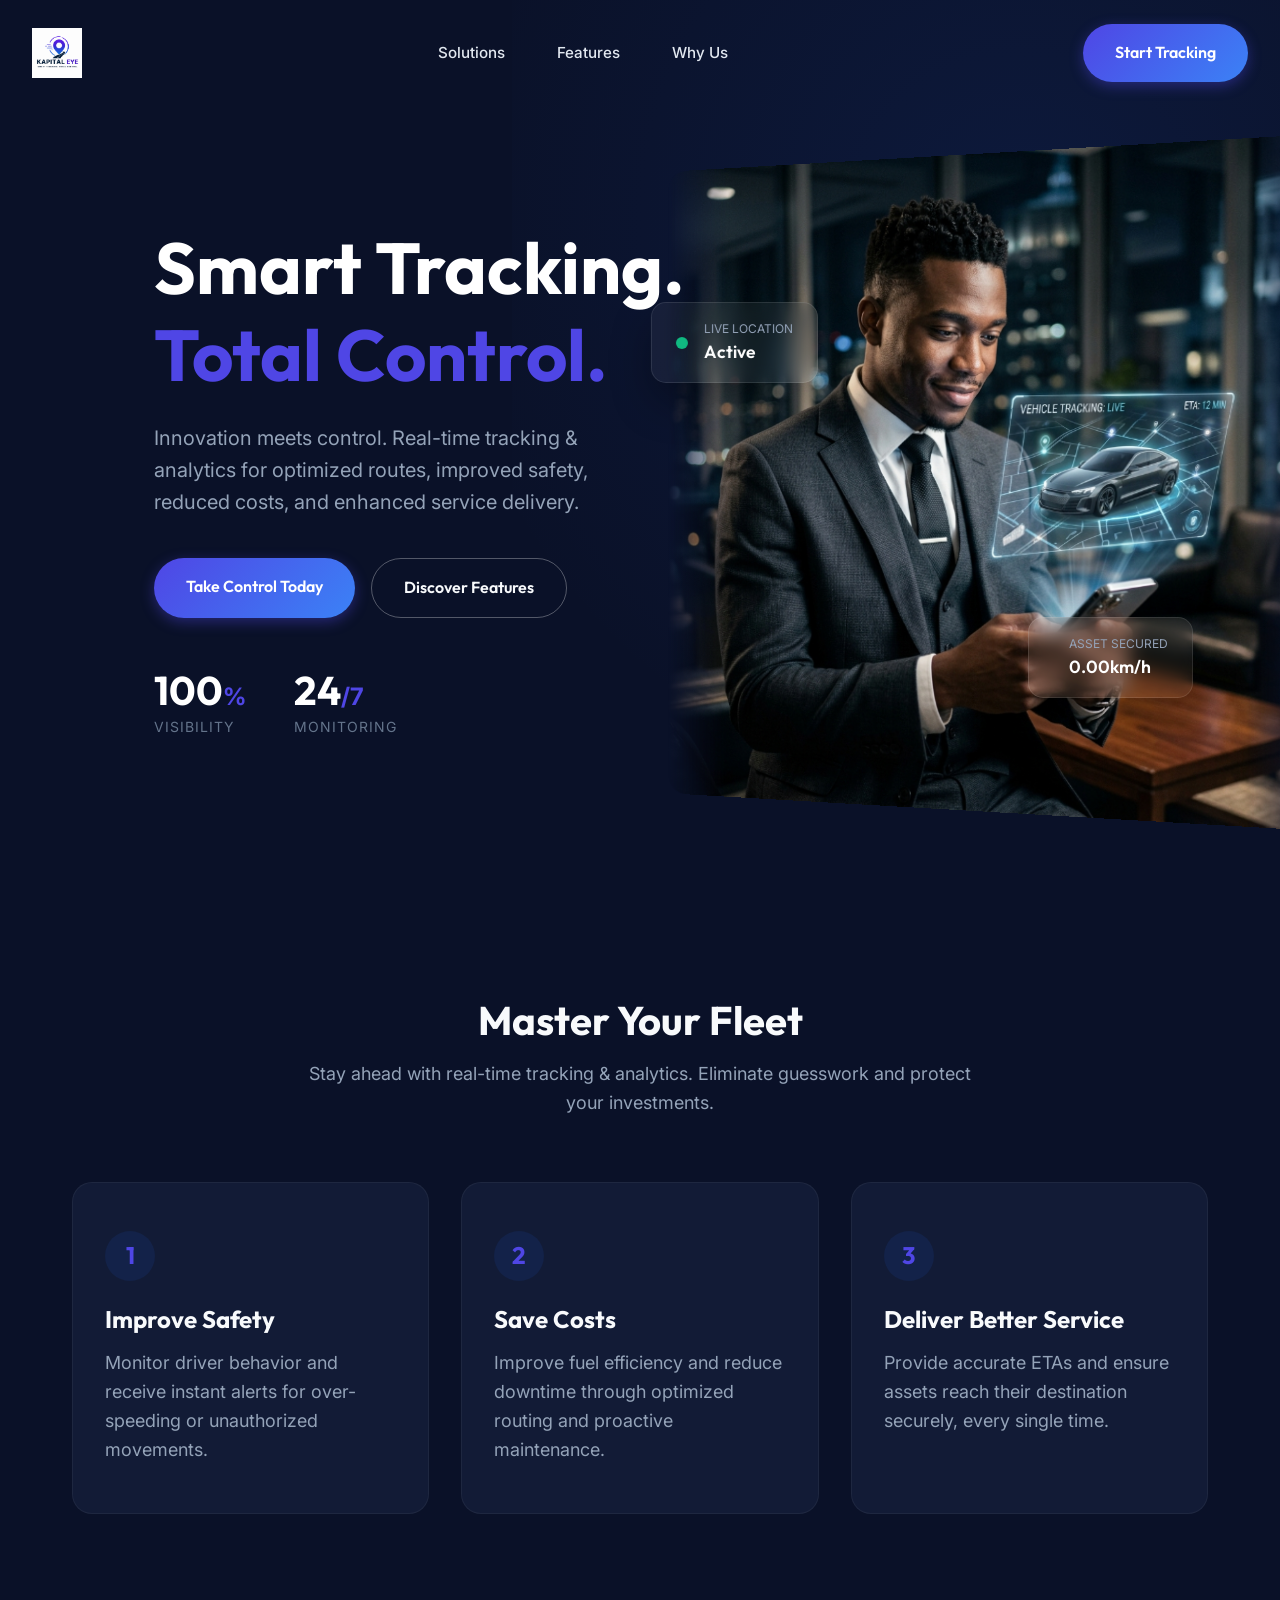
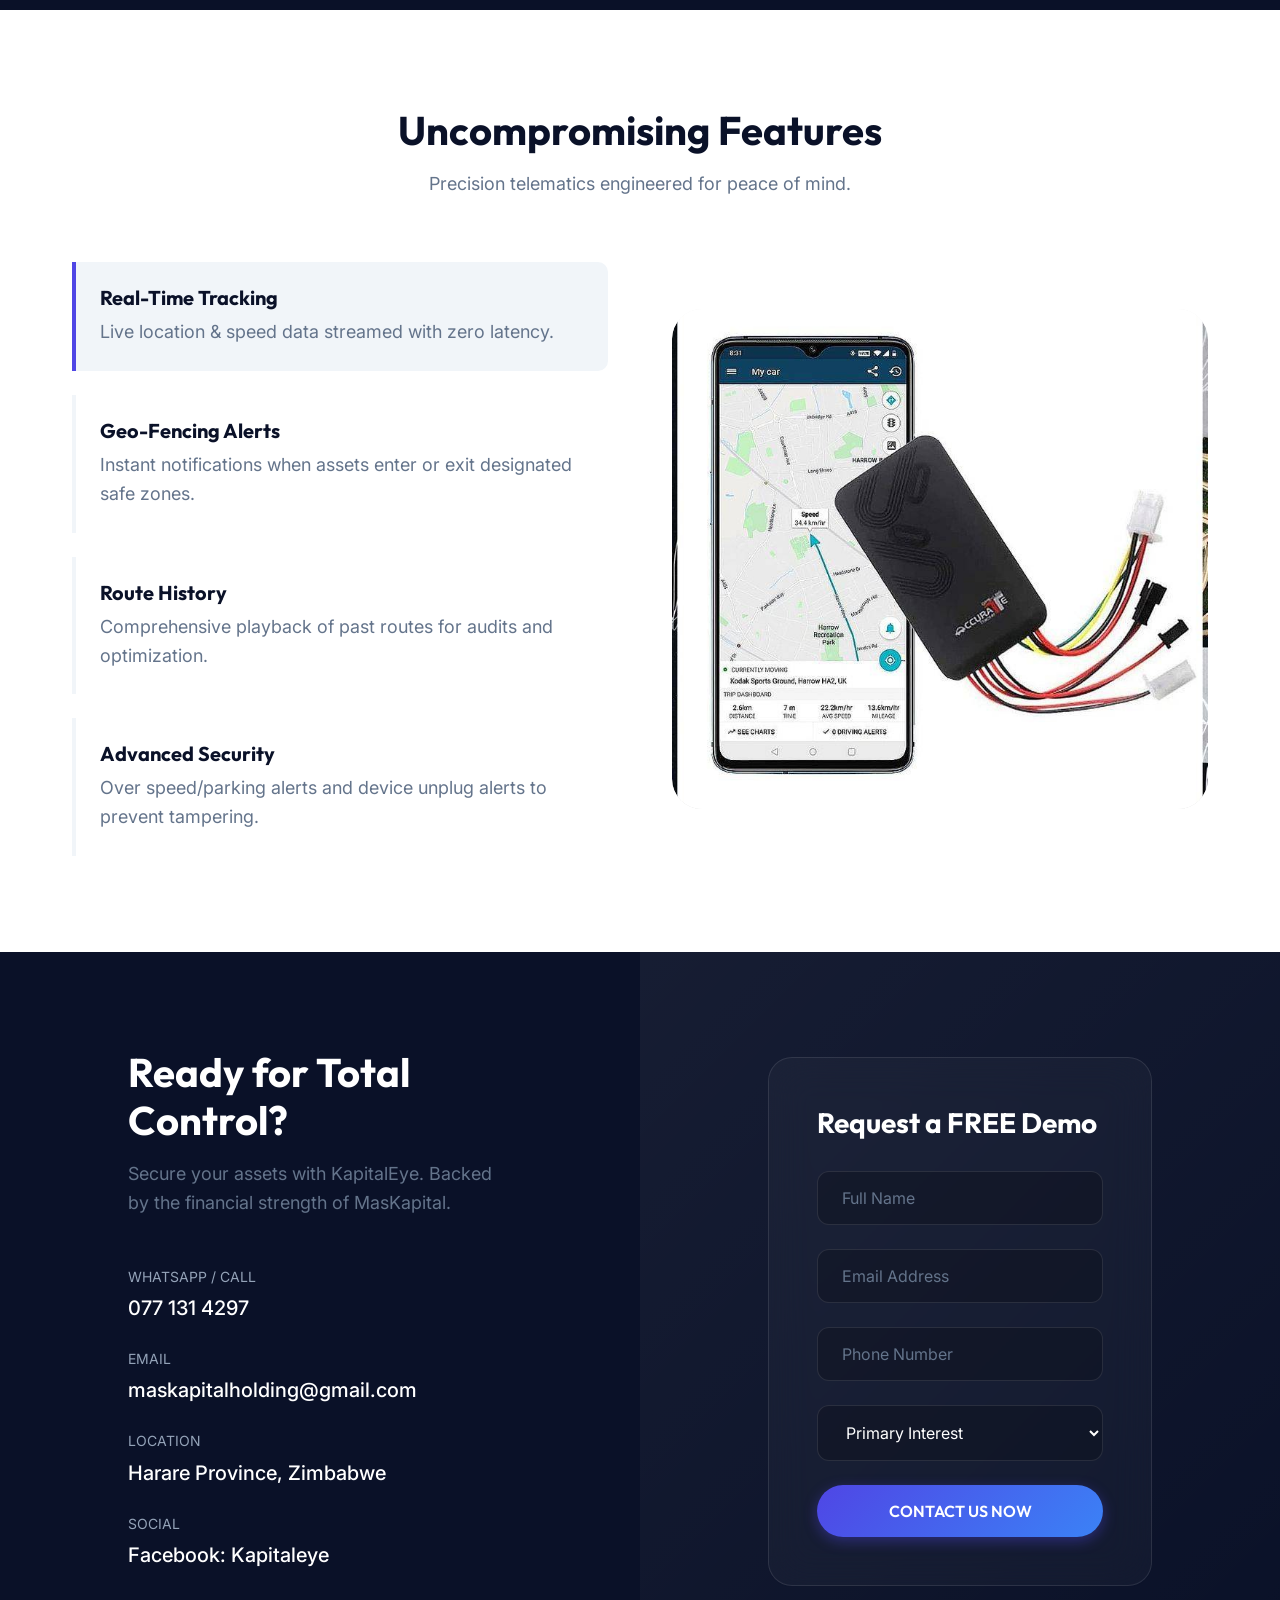
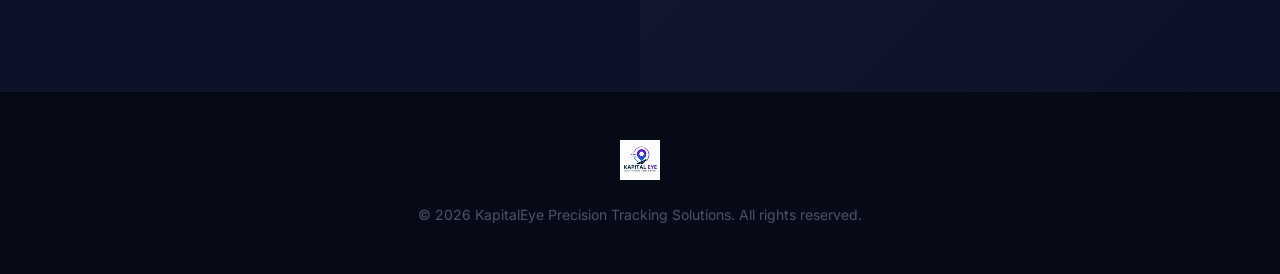
==== index.html @ 324df63c "Update design with logo colors, add logo to navbar, and move files to root for Vercel deployment" ====
<!DOCTYPE html>
<html lang="en">
<head>
    <meta charset="UTF-8">
    <meta name="viewport" content="width=device-width, initial-scale=1.0">
    <title>KapitalEye | Precision Tracking Solutions</title>
    <meta name="description" content="Advanced GPS tracking for fleet, assets, and security. Powered by MasKapital.">
    <link rel="preconnect" href="https://fonts.googleapis.com">
    <link rel="preconnect" href="https://fonts.gstatic.com" crossorigin>
    <link href="https://fonts.googleapis.com/css2?family=Inter:wght@300;400;600;800&family=Outfit:wght@300;500;700;900&display=swap" rel="stylesheet">
    <link rel="stylesheet" href="css/styles.css">
</head>
<body>
    <!-- Navbar -->
    <nav class="navbar">
        <div class="nav-container">
            <div class="logo">
                <img src="images/logo.png" alt="KapitalEye Logo" style="height: 50px; width: auto;">
            </div>
            <div class="nav-links">
                <a href="#solutions">Solutions</a>
                <a href="#features">Features</a>
                <a href="#about">Why Us</a>
            </div>
            <a href="#contact" class="btn btn-primary nav-cta">Start Tracking</a>
        </div>
    </nav>

    <!-- Hero Section -->
    <header class="hero">
        <div class="hero-content">
            <h1 class="hero-title">
                <span class="title-line slide-up">Smart Tracking.</span>
                <span class="title-line slide-up delay-1">Total Control.</span>
            </h1>
            <p class="hero-subtitle slide-up delay-2">Innovation meets control. Real-time tracking & analytics for optimized routes, improved safety, reduced costs, and enhanced service delivery.</p>
            <div class="hero-ctas slide-up delay-3">
                <a href="#contact" class="btn btn-primary">Take Control Today</a>
                <a href="#features" class="btn btn-secondary">Discover Features</a>
            </div>
            <div class="stats-grid slide-up delay-4">
                <div class="stat-item">
                    <h3 class="counter" data-target="100">0</h3><span>%</span>
                    <p>Visibility</p>
                </div>
                <div class="stat-item">
                    <h3 class="counter" data-target="24">0</h3><span>/7</span>
                    <p>Monitoring</p>
                </div>
            </div>
        </div>
        <div class="hero-visual fade-in delay-2">
            <img src="images/hero.png" alt="Person tracking vehicle on phone" class="hero-image parallax-img">
            <div class="glass-overlay stat-overlay-1">
                <div class="pulse-dot"></div>
                <div class="overlay-text">
                    <span class="label">Live Location</span>
                    <span class="value">Active</span>
                </div>
            </div>
            <div class="glass-overlay stat-overlay-2">
                <i class="icon-shield"></i>
                <div class="overlay-text">
                    <span class="label">Asset Secured</span>
                    <span class="value">0.00km/h</span>
                </div>
            </div>
        </div>
    </header>

    <!-- Benefits Section -->
    <section id="solutions" class="section dark-section benefits">
        <div class="container">
            <div class="section-header reveal">
                <h2>Master Your Fleet</h2>
                <p>Stay ahead with real-time tracking & analytics. Eliminate guesswork and protect your investments.</p>
            </div>
            <div class="benefits-grid">
                <div class="benefit-card reveal">
                    <div class="card-icon">1</div>
                    <h3>Improve Safety</h3>
                    <p>Monitor driver behavior and receive instant alerts for over-speeding or unauthorized movements.</p>
                </div>
                <div class="benefit-card reveal delay-1">
                    <div class="card-icon">2</div>
                    <h3>Save Costs</h3>
                    <p>Improve fuel efficiency and reduce downtime through optimized routing and proactive maintenance.</p>
                </div>
                <div class="benefit-card reveal delay-2">
                    <div class="card-icon">3</div>
                    <h3>Deliver Better Service</h3>
                    <p>Provide accurate ETAs and ensure assets reach their destination securely, every single time.</p>
                </div>
            </div>
        </div>
    </section>

    <!-- Features Section (Interactive) -->
    <section id="features" class="section light-section features">
        <div class="container">
            <div class="section-header reveal">
                <h2>Uncompromising Features</h2>
                <p>Precision telematics engineered for peace of mind.</p>
            </div>
            
            <div class="features-split">
                <div class="features-list reveal">
                    <div class="feature-item active" data-feature="realtime">
                        <h4>Real-Time Tracking</h4>
                        <p>Live location & speed data streamed with zero latency.</p>
                    </div>
                    <div class="feature-item" data-feature="geofence">
                        <h4>Geo-Fencing Alerts</h4>
                        <p>Instant notifications when assets enter or exit designated safe zones.</p>
                    </div>
                    <div class="feature-item" data-feature="history">
                        <h4>Route History</h4>
                        <p>Comprehensive playback of past routes for audits and optimization.</p>
                    </div>
                    <div class="feature-item" data-feature="security">
                        <h4>Advanced Security</h4>
                        <p>Over speed/parking alerts and device unplug alerts to prevent tampering.</p>
                    </div>
                </div>
                <div class="feature-visual reveal delay-1" style="background: transparent; box-shadow: none;">
                    <img src="images/tracker.jpg" alt="Tracking Dashboard" style="width: 100%; height: 100%; object-fit: cover; border-radius: 30px; box-shadow: 0 20px 50px rgba(0,0,0,0.3);">
                </div>
            </div>
        </div>
    </section>

    <!-- CTA / Contact Section -->
    <section id="contact" class="section split-section contact">
        <div class="contact-content reveal">
            <h2>Ready for Total Control?</h2>
            <p>Secure your assets with KapitalEye. Backed by the financial strength of MasKapital.</p>
            
            <div class="contact-info">
                <div class="info-item">
                    <span class="info-label">WhatsApp / Call</span>
                    <span class="info-value">077 131 4297</span>
                </div>
                <div class="info-item">
                    <span class="info-label">Email</span>
                    <span class="info-value">maskapitalholding@gmail.com</span>
                </div>
                <div class="info-item">
                    <span class="info-label">Location</span>
                    <span class="info-value">Harare Province, Zimbabwe</span>
                </div>
                <div class="info-item">
                    <span class="info-label">Social</span>
                    <span class="info-value">Facebook: Kapitaleye</span>
                </div>
            </div>
        </div>
        <div class="contact-form-container reveal delay-1">
            <form class="glass-form">
                <h3>Request a FREE Demo</h3>
                <div class="form-group">
                    <input type="text" id="name" placeholder="Full Name" required>
                </div>
                <div class="form-group">
                    <input type="email" id="email" placeholder="Email Address" required>
                </div>
                <div class="form-group">
                    <input type="tel" id="phone" placeholder="Phone Number" required>
                </div>
                <div class="form-group">
                    <select id="interest">
                        <option value="">Primary Interest</option>
                        <option value="fleet">Fleet Management</option>
                        <option value="personal">Personal Asset Tracking</option>
                        <option value="security">Security Tracking</option>
                    </select>
                </div>
                <button type="submit" class="btn btn-primary btn-block">CONTACT US NOW</button>
            </form>
        </div>
    </section>

    <!-- Footer -->
    <footer>
        <div class="container footer-content">
            <div class="footer-brand">
                <img src="images/logo.png" alt="KapitalEye Logo" style="height: 40px; margin-bottom: 1rem;">
            </div>
            <div class="footer-legal">
                <p>&copy; 2026 KapitalEye Precision Tracking Solutions. All rights reserved.</p>
            </div>
        </div>
    </footer>

    <script src="js/script.js"></script>
</body>
</html>
---- css/styles.css ----
:root {
    --bg-light: #ffffff;
    --bg-dark: #0a1128; /* Deep navy matching the logo road */
    --text-light: #f8fafc;
    --text-dark: #0a1128;
    --text-muted: #64748b;
    
    /* Branding Colors derived from logo */
    --primary: #4f46e5; /* Indigo/Purple from the top of the logo */
    --primary-light: #3b82f6; /* Blue from the bottom of the logo */
    --primary-glow: rgba(79, 70, 229, 0.4);
    --accent: #8b5cf6; /* Violet accent */
    --success: #10b981;
    --surface-dark: #121b36;
    --surface-light: #f1f5f9;
    
    --font-heading: 'Outfit', sans-serif;
    --font-body: 'Inter', sans-serif;
}

* {
    margin: 0;
    padding: 0;
    box-sizing: border-box;
}

html {
    scroll-behavior: smooth;
    font-size: 16px;
}

body {
    font-family: var(--font-body);
    color: var(--text-dark);
    background-color: var(--bg-light);
    line-height: 1.6;
    overflow-x: hidden;
}

/* Typography */
h1, h2, h3, h4 {
    font-family: var(--font-heading);
    font-weight: 700;
    line-height: 1.2;
}

h2 {
    font-size: 2.5rem;
    margin-bottom: 1rem;
}

p {
    font-size: 1.125rem;
    color: var(--text-muted);
}

/* Utilities */
.container {
    max-width: 1200px;
    margin: 0 auto;
    padding: 0 2rem;
}

.section {
    padding: 6rem 0;
}

.dark-section {
    background-color: var(--bg-dark);
    color: var(--text-light);
}

.dark-section p {
    color: #94a3b8;
}

.light-section {
    background-color: var(--bg-light);
}

.reveal {
    opacity: 0;
    transform: translateY(40px);
    transition: all 0.8s cubic-bezier(0.25, 1, 0.5, 1);
}

.reveal.active {
    opacity: 1;
    transform: translateY(0);
}

.delay-1 { transition-delay: 0.1s; }
.delay-2 { transition-delay: 0.2s; }
.delay-3 { transition-delay: 0.3s; }
.delay-4 { transition-delay: 0.4s; }

/* Buttons */
.btn {
    display: inline-block;
    padding: 1rem 2rem;
    border-radius: 50px;
    font-family: var(--font-heading);
    font-weight: 600;
    text-decoration: none;
    transition: all 0.3s ease;
    cursor: pointer;
    border: none;
    font-size: 1rem;
}

.btn-primary {
    background: linear-gradient(135deg, var(--primary), var(--primary-light));
    color: white;
    box-shadow: 0 4px 14px var(--primary-glow);
}

.btn-primary:hover {
    transform: translateY(-2px);
    box-shadow: 0 6px 20px rgba(37, 99, 235, 0.6);
}

.btn-secondary {
    background-color: transparent;
    color: var(--text-light);
    border: 1px solid rgba(255, 255, 255, 0.3);
}

.btn-secondary:hover {
    background-color: rgba(255, 255, 255, 0.1);
    border-color: white;
}

.btn-block {
    display: block;
    width: 100%;
}

/* Navbar */
.navbar {
    position: fixed;
    top: 0;
    width: 100%;
    z-index: 1000;
    padding: 1.5rem 0;
    transition: all 0.4s ease;
    background: transparent;
}

.navbar.scrolled {
    background: rgba(10, 14, 23, 0.85);
    backdrop-filter: blur(12px);
    -webkit-backdrop-filter: blur(12px);
    padding: 1rem 0;
    border-bottom: 1px solid rgba(255, 255, 255, 0.05);
}

.nav-container {
    max-width: 1400px;
    margin: 0 auto;
    padding: 0 2rem;
    display: flex;
    justify-content: space-between;
    align-items: center;
}

.logo {
    display: flex;
    flex-direction: column;
}

.logo-kapital {
    font-family: var(--font-heading);
    font-weight: 800;
    font-size: 1.5rem;
    color: white;
}

.logo-eye {
    color: var(--primary);
    font-family: var(--font-heading);
    font-weight: 800;
    font-size: 1.5rem;
}

.powered-by {
    font-size: 0.65rem;
    color: #94a3b8;
    text-transform: uppercase;
    letter-spacing: 1px;
}

.nav-links a {
    color: #e2e8f0;
    text-decoration: none;
    margin: 0 1.5rem;
    font-weight: 500;
    font-size: 0.95rem;
    transition: color 0.3s;
}

.nav-links a:hover {
    color: white;
}

/* Hero Section */
.hero {
    min-height: 100vh;
    background-color: var(--bg-dark);
    display: flex;
    align-items: center;
    position: relative;
    overflow: hidden;
    padding: 6rem 2rem 2rem;
}

.hero::before {
    content: '';
    position: absolute;
    top: -50%;
    right: -20%;
    width: 80%;
    height: 150%;
    background: radial-gradient(circle, rgba(37,99,235,0.1) 0%, rgba(10,14,23,0) 70%);
    pointer-events: none;
}

.hero-content {
    flex: 1;
    max-width: 600px;
    margin-left: 10%;
    z-index: 2;
}

.hero-title {
    font-size: 4.5rem;
    color: white;
    margin-bottom: 1.5rem;
}

.title-line {
    display: block;
}

.title-line:nth-child(2) {
    color: var(--primary);
}

.hero-subtitle {
    color: #94a3b8;
    font-size: 1.25rem;
    margin-bottom: 2.5rem;
    max-width: 500px;
}

.hero-ctas {
    display: flex;
    gap: 1rem;
    margin-bottom: 3rem;
}

.stats-grid {
    display: flex;
    gap: 3rem;
}

.stat-item h3 {
    display: inline-block;
    font-size: 2.5rem;
    color: white;
}

.stat-item span {
    font-size: 1.5rem;
    color: var(--primary);
    font-weight: bold;
}

.stat-item p {
    font-size: 0.875rem;
    text-transform: uppercase;
    letter-spacing: 1px;
}

.hero-visual {
    flex: 1;
    position: relative;
    height: 80vh;
    display: flex;
    justify-content: center;
    align-items: center;
    z-index: 1;
}

.hero-image {
    max-width: 120%;
    height: auto;
    border-radius: 20px;
    mask-image: linear-gradient(to right, transparent, black 10%, black 90%, transparent);
    -webkit-mask-image: linear-gradient(to right, transparent, black 10%, black 90%, transparent);
    transform: perspective(1000px) rotateY(-10deg);
    transition: transform 0.1s ease-out;
}

.glass-overlay {
    position: absolute;
    background: rgba(255, 255, 255, 0.05);
    backdrop-filter: blur(10px);
    -webkit-backdrop-filter: blur(10px);
    border: 1px solid rgba(255, 255, 255, 0.1);
    padding: 1rem 1.5rem;
    border-radius: 15px;
    display: flex;
    align-items: center;
    gap: 1rem;
    box-shadow: 0 20px 40px rgba(0,0,0,0.3);
}

.stat-overlay-1 {
    top: 25%;
    left: 0;
    transform: translateX(-30%);
}

.stat-overlay-2 {
    bottom: 20%;
    right: 10%;
}

.pulse-dot {
    width: 12px;
    height: 12px;
    background-color: var(--success);
    border-radius: 50%;
    box-shadow: 0 0 0 0 rgba(16, 185, 129, 0.7);
    animation: pulse 2s infinite;
}

@keyframes pulse {
    0% { transform: scale(0.95); box-shadow: 0 0 0 0 rgba(16, 185, 129, 0.7); }
    70% { transform: scale(1); box-shadow: 0 0 0 10px rgba(16, 185, 129, 0); }
    100% { transform: scale(0.95); box-shadow: 0 0 0 0 rgba(16, 185, 129, 0); }
}

.overlay-text {
    display: flex;
    flex-direction: column;
}

.overlay-text .label {
    font-size: 0.75rem;
    color: #94a3b8;
    text-transform: uppercase;
}

.overlay-text .value {
    color: white;
    font-family: var(--font-heading);
    font-weight: 600;
    font-size: 1.1rem;
}

/* Animations */
.slide-up {
    opacity: 0;
    transform: translateY(30px);
    animation: slideUpAnim 1s forwards cubic-bezier(0.2, 0.8, 0.2, 1);
}

.fade-in {
    opacity: 0;
    animation: fadeInAnim 1.5s forwards ease-in-out;
}

@keyframes slideUpAnim {
    to { opacity: 1; transform: translateY(0); }
}

@keyframes fadeInAnim {
    to { opacity: 1; }
}

/* Benefits Section */
.section-header {
    text-align: center;
    max-width: 700px;
    margin: 0 auto 4rem;
}

.benefits-grid {
    display: grid;
    grid-template-columns: repeat(auto-fit, minmax(300px, 1fr));
    gap: 2rem;
}

.benefit-card {
    background: var(--surface-dark);
    padding: 3rem 2rem;
    border-radius: 20px;
    border: 1px solid rgba(255,255,255,0.05);
    transition: transform 0.4s ease, border-color 0.4s ease;
}

.benefit-card:hover {
    transform: translateY(-10px);
    border-color: rgba(37, 99, 235, 0.3);
}

.card-icon {
    width: 50px;
    height: 50px;
    border-radius: 50%;
    background: rgba(37, 99, 235, 0.1);
    color: var(--primary);
    display: flex;
    align-items: center;
    justify-content: center;
    font-family: var(--font-heading);
    font-size: 1.5rem;
    font-weight: bold;
    margin-bottom: 1.5rem;
}

.benefit-card h3 {
    margin-bottom: 1rem;
    font-size: 1.5rem;
}

/* Features Section */
.features-split {
    display: flex;
    gap: 4rem;
    align-items: center;
}

.features-list {
    flex: 1;
    display: flex;
    flex-direction: column;
    gap: 1.5rem;
}

.feature-item {
    padding: 1.5rem;
    border-left: 4px solid var(--surface-light);
    cursor: pointer;
    transition: all 0.3s ease;
}

.feature-item h4 {
    font-size: 1.25rem;
    margin-bottom: 0.5rem;
    color: var(--text-dark);
}

.feature-item.active {
    border-left-color: var(--primary);
    background: var(--surface-light);
    border-radius: 0 10px 10px 0;
}

.feature-visual {
    flex: 1;
    height: 500px;
    background: var(--bg-dark);
    border-radius: 30px;
    display: flex;
    justify-content: center;
    align-items: center;
    position: relative;
    overflow: hidden;
    box-shadow: 0 20px 50px rgba(0,0,0,0.1);
}

.visual-container {
    position: relative;
    width: 300px;
    height: 300px;
}

.radar-circle {
    position: absolute;
    top: 0; left: 0; right: 0; bottom: 0;
    border: 2px solid rgba(37, 99, 235, 0.2);
    border-radius: 50%;
}

.radar-circle::before {
    content: '';
    position: absolute;
    top: 50%; left: 50%;
    width: 60%; height: 60%;
    transform: translate(-50%, -50%);
    border: 2px solid rgba(37, 99, 235, 0.4);
    border-radius: 50%;
}

.radar-sweep {
    position: absolute;
    top: 50%; left: 50%;
    width: 50%; height: 50%;
    transform-origin: top left;
    background: linear-gradient(45deg, rgba(79, 70, 229, 0.5) 0%, transparent 60%);
    animation: sweep 4s linear infinite;
}

@keyframes sweep {
    from { transform: rotate(0deg); }
    to { transform: rotate(360deg); }
}

.target-blip {
    position: absolute;
    top: 30%; right: 40%;
    width: 8px; height: 8px;
    background: var(--success);
    border-radius: 50%;
    box-shadow: 0 0 10px var(--success);
    animation: blipFade 4s linear infinite;
}

@keyframes blipFade {
    0%, 100% { opacity: 0; }
    20%, 80% { opacity: 1; }
}

/* Contact Section */
.split-section {
    display: flex;
    background-color: var(--bg-dark);
    color: white;
    padding: 0;
}

.contact-content {
    flex: 1;
    padding: 6rem 10%;
    display: flex;
    flex-direction: column;
    justify-content: center;
}

.contact-info {
    margin-top: 3rem;
}

.info-item {
    margin-bottom: 1.5rem;
}

.info-label {
    display: block;
    color: #94a3b8;
    font-size: 0.875rem;
    text-transform: uppercase;
    margin-bottom: 0.25rem;
}

.info-value {
    font-size: 1.25rem;
    font-weight: 500;
}

.contact-form-container {
    flex: 1;
    background: linear-gradient(135deg, rgba(255,255,255,0.05) 0%, transparent 100%);
    padding: 6rem 10%;
    display: flex;
    align-items: center;
}

.glass-form {
    width: 100%;
    max-width: 500px;
    background: rgba(255, 255, 255, 0.03);
    backdrop-filter: blur(20px);
    -webkit-backdrop-filter: blur(20px);
    border: 1px solid rgba(255, 255, 255, 0.1);
    padding: 3rem;
    border-radius: 24px;
}

.glass-form h3 {
    margin-bottom: 2rem;
    font-size: 1.75rem;
}

.form-group {
    margin-bottom: 1.5rem;
}

.glass-form input,
.glass-form select {
    width: 100%;
    padding: 1rem 1.5rem;
    background: rgba(0, 0, 0, 0.2);
    border: 1px solid rgba(255, 255, 255, 0.1);
    border-radius: 12px;
    color: white;
    font-family: var(--font-body);
    font-size: 1rem;
    transition: all 0.3s;
}

.glass-form input::placeholder {
    color: #64748b;
}

.glass-form input:focus,
.glass-form select:focus {
    outline: none;
    border-color: var(--primary);
    background: rgba(0, 0, 0, 0.4);
}

.glass-form select option {
    background: var(--bg-dark);
    color: white;
}

/* Footer */
footer {
    background: #060a17;
    color: white;
    padding: 3rem 0;
    text-align: center;
    border-top: 1px solid rgba(255,255,255,0.05);
}

.footer-brand h2 {
    font-size: 1.5rem;
    margin-bottom: 0.25rem;
}

.footer-brand p {
    font-size: 0.75rem;
    text-transform: uppercase;
    letter-spacing: 2px;
    margin-bottom: 2rem;
}

.footer-legal p {
    font-size: 0.875rem;
    color: #475569;
}

/* Responsive */
@media (max-width: 992px) {
    .hero {
        flex-direction: column;
        text-align: center;
        padding-top: 8rem;
    }
    
    .hero-content {
        margin-left: 0;
    }
    
    .stats-grid {
        justify-content: center;
    }
    
    .hero-ctas {
        justify-content: center;
    }
    
    .features-split {
        flex-direction: column;
    }
    
    .split-section {
        flex-direction: column;
    }
    
    .stat-overlay-1, .stat-overlay-2 {
        display: none; /* Simplify on mobile */
    }
}

@media (max-width: 768px) {
    .nav-links, .nav-cta {
        display: none; /* Need a hamburger menu for real implementation */
    }
    
    .hero-title {
        font-size: 3rem;
    }
    
    .contact-content, .contact-form-container {
        padding: 4rem 2rem;
    }
}
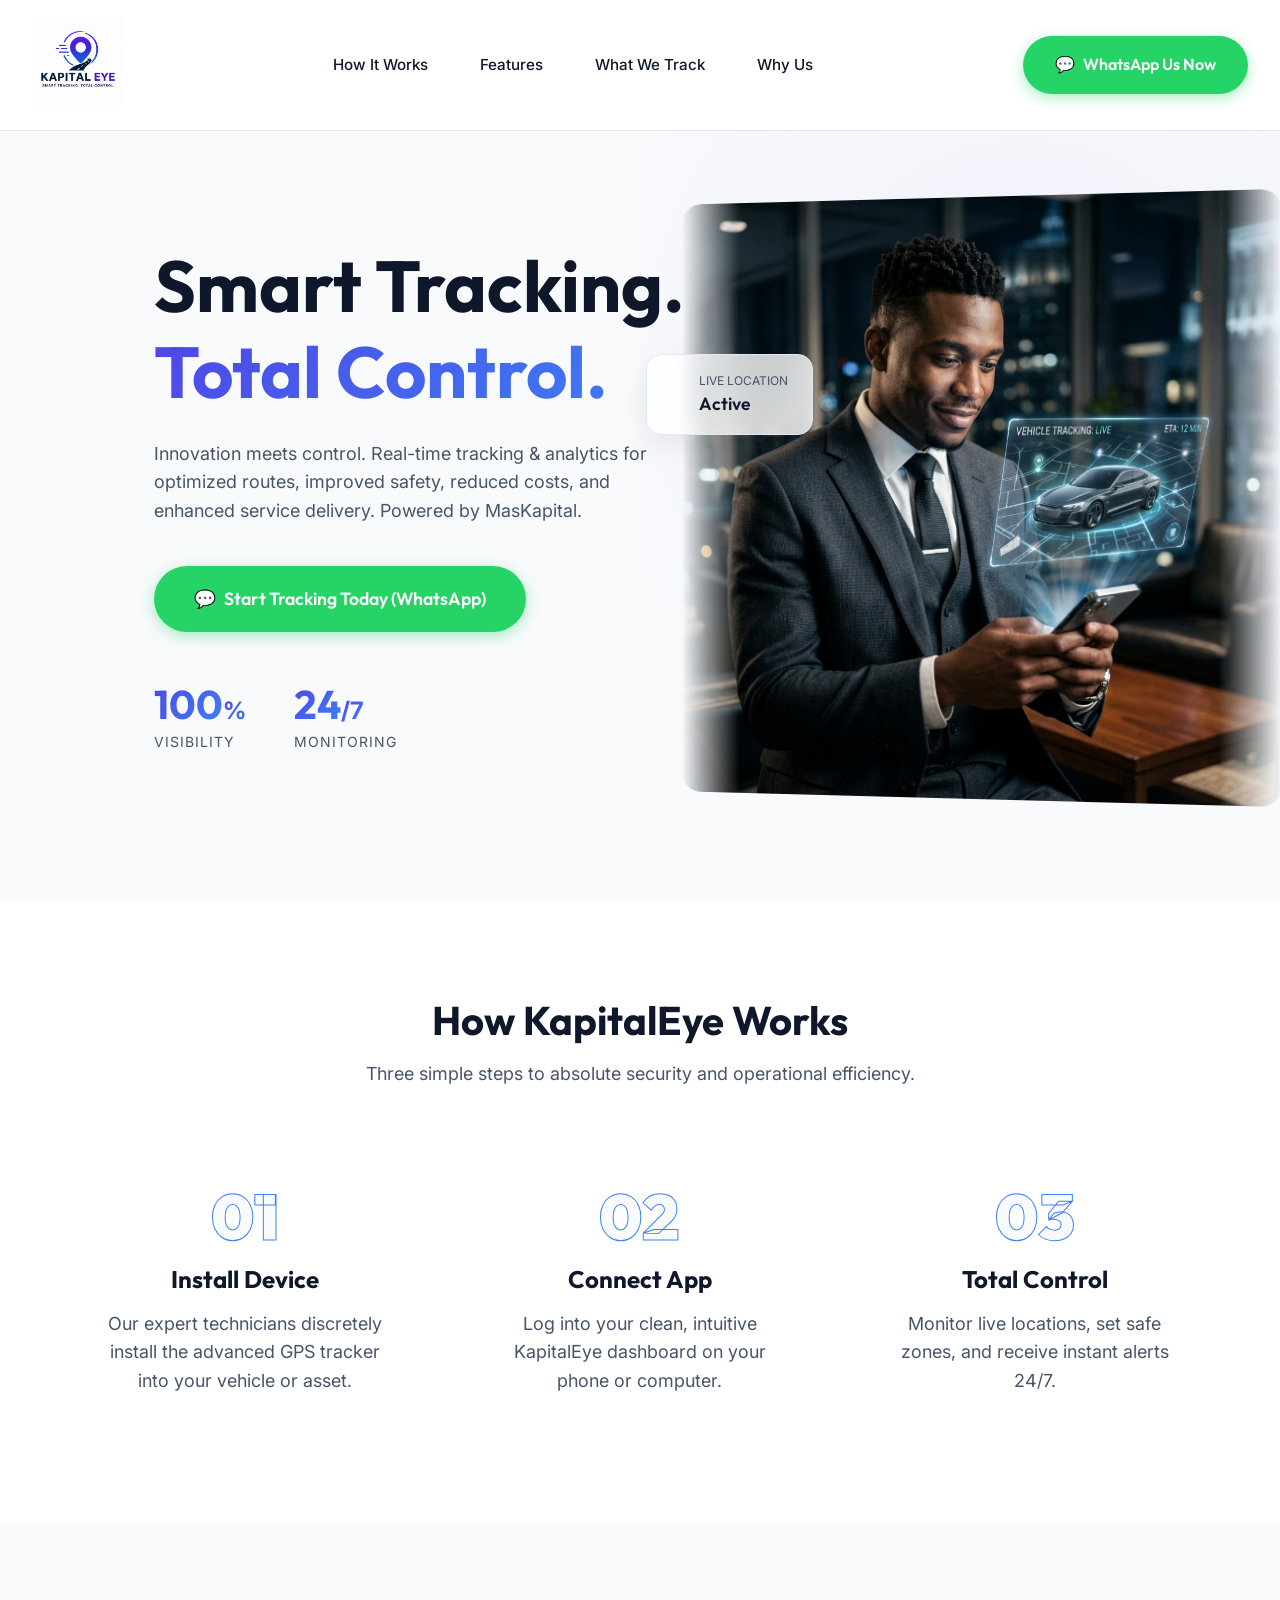
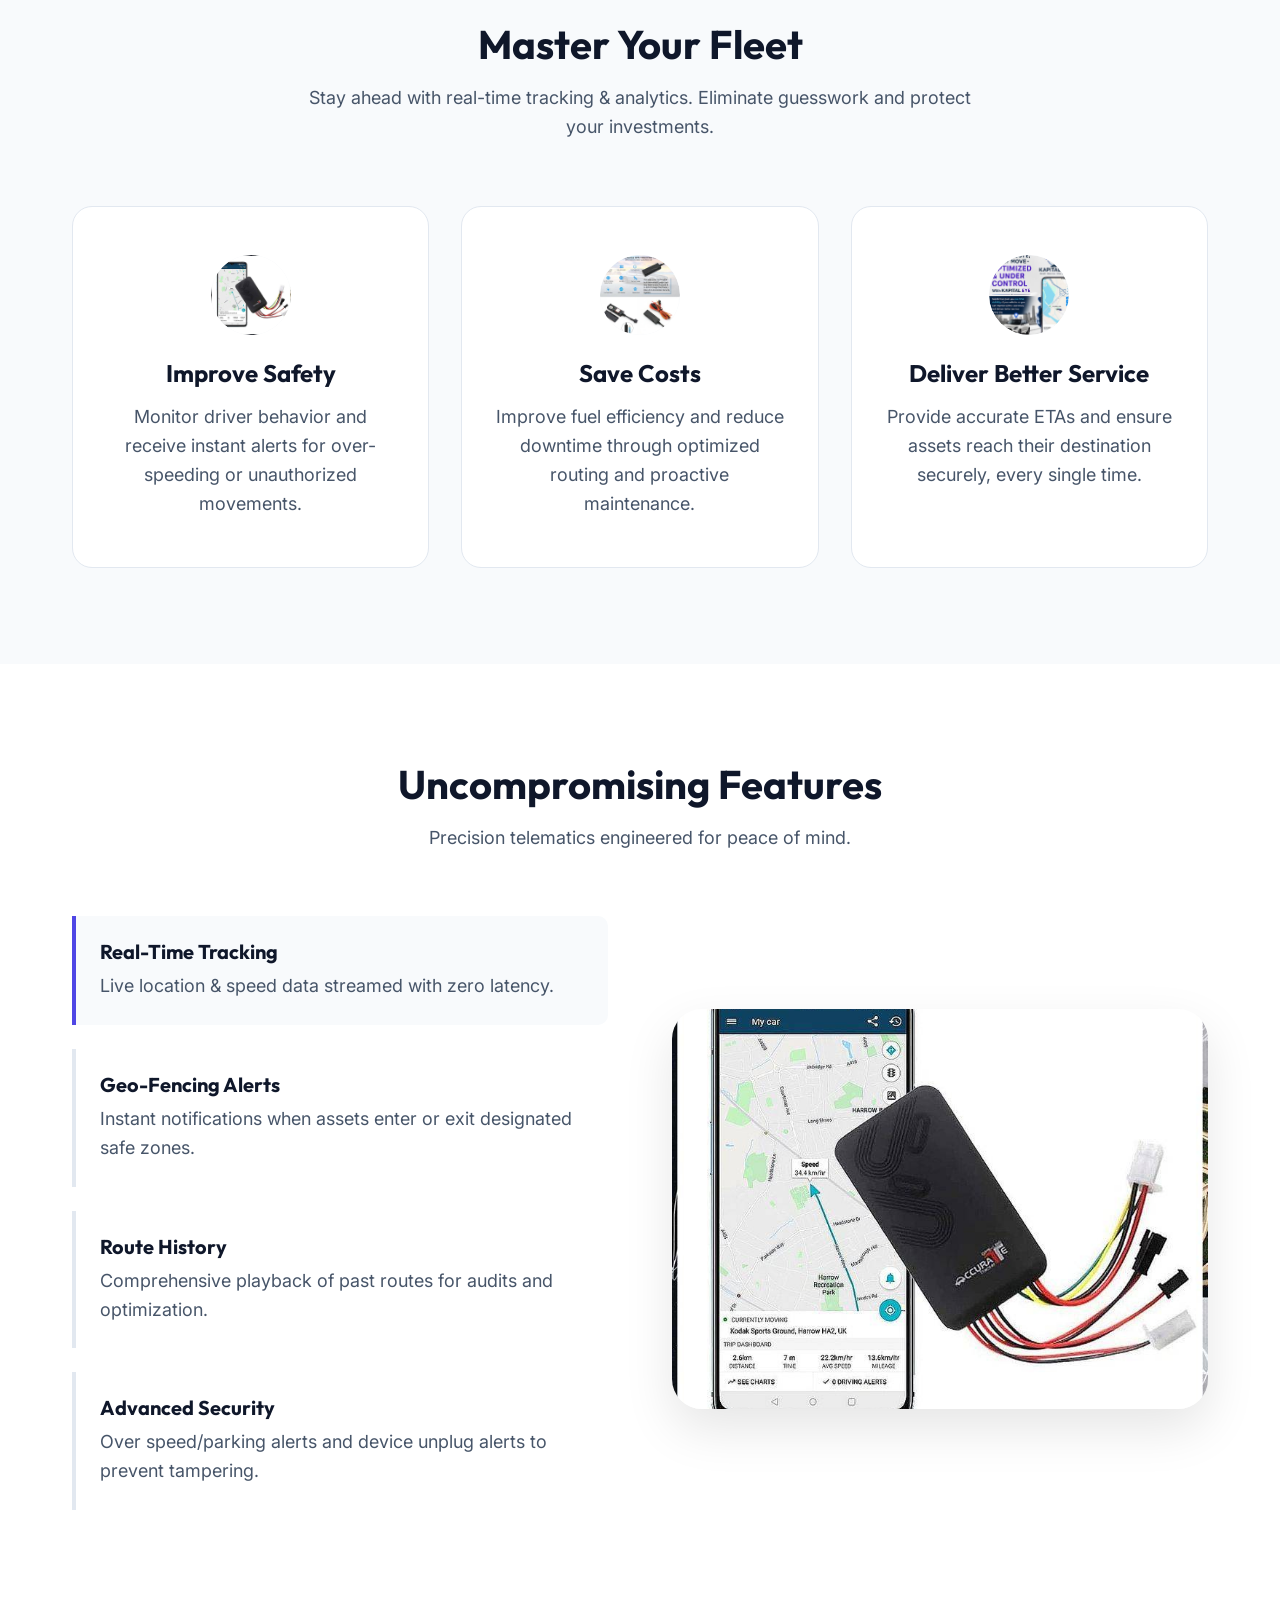
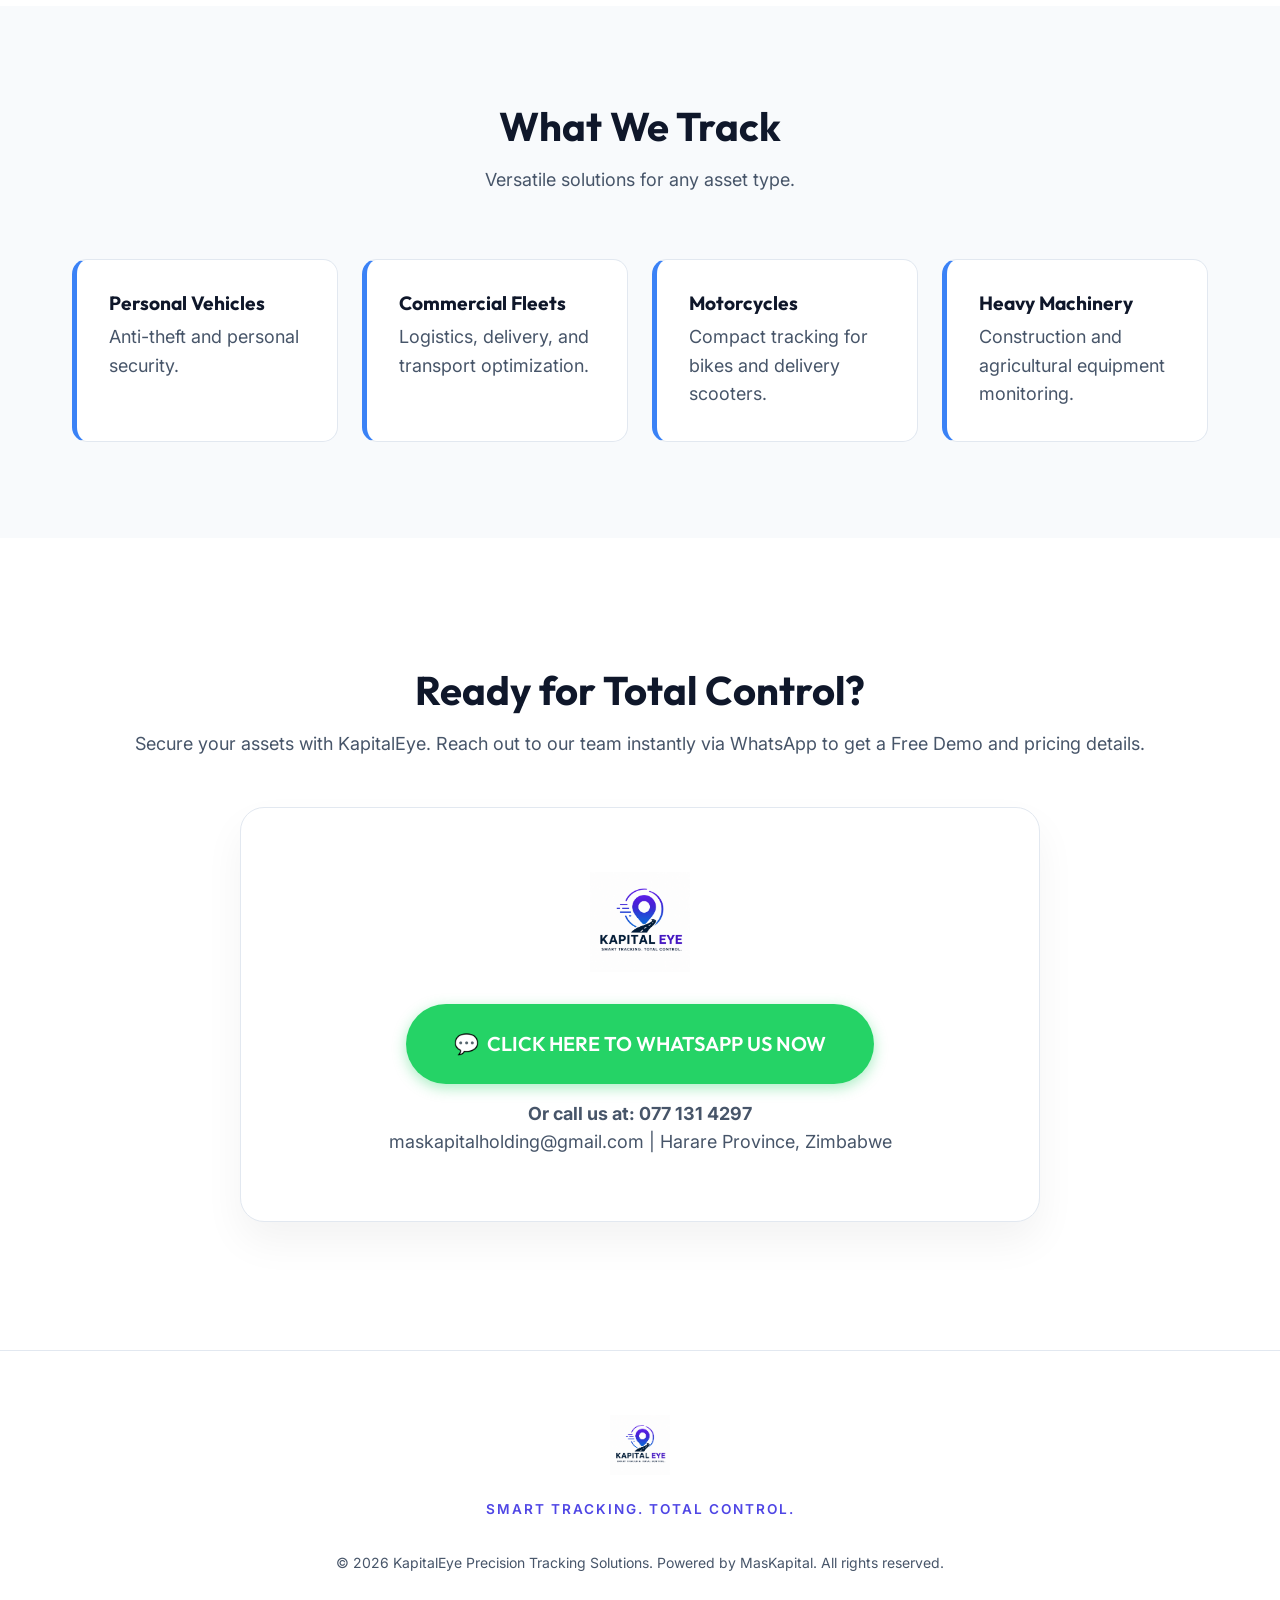
==== commit e3ce12e5: "Update theme to clean light, larger logo, longer layout, WhatsApp CTA" ====
--- a/index.html
+++ b/index.html
@@ -15,14 +15,17 @@
     <nav class="navbar">
         <div class="nav-container">
             <div class="logo">
-                <img src="images/logo.png" alt="KapitalEye Logo" style="height: 50px; width: auto;">
+                <img src="images/logo.png" alt="KapitalEye Logo" style="height: 90px; width: auto;">
             </div>
             <div class="nav-links">
-                <a href="#solutions">Solutions</a>
+                <a href="#how-it-works">How It Works</a>
                 <a href="#features">Features</a>
+                <a href="#assets">What We Track</a>
                 <a href="#about">Why Us</a>
             </div>
-            <a href="#contact" class="btn btn-primary nav-cta">Start Tracking</a>
+            <a href="https://wa.me/263771314297" target="_blank" class="btn btn-whatsapp nav-cta">
+                <span class="wa-icon">💬</span> WhatsApp Us Now
+            </a>
         </div>
     </nav>
 
@@ -31,20 +34,21 @@
         <div class="hero-content">
             <h1 class="hero-title">
                 <span class="title-line slide-up">Smart Tracking.</span>
-                <span class="title-line slide-up delay-1">Total Control.</span>
+                <span class="title-line slide-up delay-1 brand-gradient-text">Total Control.</span>
             </h1>
-            <p class="hero-subtitle slide-up delay-2">Innovation meets control. Real-time tracking & analytics for optimized routes, improved safety, reduced costs, and enhanced service delivery.</p>
+            <p class="hero-subtitle slide-up delay-2">Innovation meets control. Real-time tracking & analytics for optimized routes, improved safety, reduced costs, and enhanced service delivery. Powered by MasKapital.</p>
             <div class="hero-ctas slide-up delay-3">
-                <a href="#contact" class="btn btn-primary">Take Control Today</a>
-                <a href="#features" class="btn btn-secondary">Discover Features</a>
+                <a href="https://wa.me/263771314297" target="_blank" class="btn btn-whatsapp btn-large">
+                    <span class="wa-icon">💬</span> Start Tracking Today (WhatsApp)
+                </a>
             </div>
             <div class="stats-grid slide-up delay-4">
                 <div class="stat-item">
-                    <h3 class="counter" data-target="100">0</h3><span>%</span>
+                    <h3 class="counter brand-gradient-text" data-target="100">0</h3><span class="brand-gradient-text">%</span>
                     <p>Visibility</p>
                 </div>
                 <div class="stat-item">
-                    <h3 class="counter" data-target="24">0</h3><span>/7</span>
+                    <h3 class="counter brand-gradient-text" data-target="24">0</h3><span class="brand-gradient-text">/7</span>
                     <p>Monitoring</p>
                 </div>
             </div>
@@ -58,18 +62,38 @@
                     <span class="value">Active</span>
                 </div>
             </div>
-            <div class="glass-overlay stat-overlay-2">
-                <i class="icon-shield"></i>
-                <div class="overlay-text">
-                    <span class="label">Asset Secured</span>
-                    <span class="value">0.00km/h</span>
-                </div>
-            </div>
         </div>
     </header>
 
+    <!-- How It Works Section (New) -->
+    <section id="how-it-works" class="section light-section">
+        <div class="container">
+            <div class="section-header reveal">
+                <h2>How KapitalEye Works</h2>
+                <p>Three simple steps to absolute security and operational efficiency.</p>
+            </div>
+            <div class="steps-grid">
+                <div class="step-card reveal">
+                    <div class="step-number">01</div>
+                    <h3>Install Device</h3>
+                    <p>Our expert technicians discretely install the advanced GPS tracker into your vehicle or asset.</p>
+                </div>
+                <div class="step-card reveal delay-1">
+                    <div class="step-number">02</div>
+                    <h3>Connect App</h3>
+                    <p>Log into your clean, intuitive KapitalEye dashboard on your phone or computer.</p>
+                </div>
+                <div class="step-card reveal delay-2">
+                    <div class="step-number">03</div>
+                    <h3>Total Control</h3>
+                    <p>Monitor live locations, set safe zones, and receive instant alerts 24/7.</p>
+                </div>
+            </div>
+        </div>
+    </section>
+
     <!-- Benefits Section -->
-    <section id="solutions" class="section dark-section benefits">
+    <section id="solutions" class="section gray-section benefits">
         <div class="container">
             <div class="section-header reveal">
                 <h2>Master Your Fleet</h2>
@@ -77,17 +101,17 @@
             </div>
             <div class="benefits-grid">
                 <div class="benefit-card reveal">
-                    <div class="card-icon">1</div>
+                    <div class="card-icon"><img src="images/tracker.jpg" style="width:100%; height:100%; object-fit:cover; border-radius:50%;"></div>
                     <h3>Improve Safety</h3>
                     <p>Monitor driver behavior and receive instant alerts for over-speeding or unauthorized movements.</p>
                 </div>
                 <div class="benefit-card reveal delay-1">
-                    <div class="card-icon">2</div>
+                    <div class="card-icon"><img src="images/tracker2.jpg" style="width:100%; height:100%; object-fit:cover; border-radius:50%;"></div>
                     <h3>Save Costs</h3>
                     <p>Improve fuel efficiency and reduce downtime through optimized routing and proactive maintenance.</p>
                 </div>
                 <div class="benefit-card reveal delay-2">
-                    <div class="card-icon">3</div>
+                    <div class="card-icon"><img src="images/Screenshot 2026-04-29 084758.png" style="width:100%; height:100%; object-fit:cover; border-radius:50%;"></div>
                     <h3>Deliver Better Service</h3>
                     <p>Provide accurate ETAs and ensure assets reach their destination securely, every single time.</p>
                 </div>
@@ -122,60 +146,56 @@
                         <p>Over speed/parking alerts and device unplug alerts to prevent tampering.</p>
                     </div>
                 </div>
-                <div class="feature-visual reveal delay-1" style="background: transparent; box-shadow: none;">
-                    <img src="images/tracker.jpg" alt="Tracking Dashboard" style="width: 100%; height: 100%; object-fit: cover; border-radius: 30px; box-shadow: 0 20px 50px rgba(0,0,0,0.3);">
+                <div class="feature-visual reveal delay-1">
+                    <img src="images/tracker.jpg" alt="Tracking Dashboard" class="feature-img">
+                </div>
+            </div>
+        </div>
+    </section>
+
+    <!-- Supported Assets Section (New) -->
+    <section id="assets" class="section gray-section">
+        <div class="container">
+            <div class="section-header reveal">
+                <h2>What We Track</h2>
+                <p>Versatile solutions for any asset type.</p>
+            </div>
+            <div class="assets-grid reveal delay-1">
+                <div class="asset-item">
+                    <h4>Personal Vehicles</h4>
+                    <p>Anti-theft and personal security.</p>
+                </div>
+                <div class="asset-item">
+                    <h4>Commercial Fleets</h4>
+                    <p>Logistics, delivery, and transport optimization.</p>
+                </div>
+                <div class="asset-item">
+                    <h4>Motorcycles</h4>
+                    <p>Compact tracking for bikes and delivery scooters.</p>
+                </div>
+                <div class="asset-item">
+                    <h4>Heavy Machinery</h4>
+                    <p>Construction and agricultural equipment monitoring.</p>
                 </div>
             </div>
         </div>
     </section>
 
     <!-- CTA / Contact Section -->
-    <section id="contact" class="section split-section contact">
-        <div class="contact-content reveal">
+    <section id="contact" class="section light-section contact-center">
+        <div class="container reveal">
             <h2>Ready for Total Control?</h2>
-            <p>Secure your assets with KapitalEye. Backed by the financial strength of MasKapital.</p>
+            <p>Secure your assets with KapitalEye. Reach out to our team instantly via WhatsApp to get a Free Demo and pricing details.</p>
             
-            <div class="contact-info">
-                <div class="info-item">
-                    <span class="info-label">WhatsApp / Call</span>
-                    <span class="info-value">077 131 4297</span>
-                </div>
-                <div class="info-item">
-                    <span class="info-label">Email</span>
-                    <span class="info-value">maskapitalholding@gmail.com</span>
-                </div>
-                <div class="info-item">
-                    <span class="info-label">Location</span>
-                    <span class="info-value">Harare Province, Zimbabwe</span>
-                </div>
-                <div class="info-item">
-                    <span class="info-label">Social</span>
-                    <span class="info-value">Facebook: Kapitaleye</span>
-                </div>
-            </div>
-        </div>
-        <div class="contact-form-container reveal delay-1">
-            <form class="glass-form">
-                <h3>Request a FREE Demo</h3>
-                <div class="form-group">
-                    <input type="text" id="name" placeholder="Full Name" required>
-                </div>
-                <div class="form-group">
-                    <input type="email" id="email" placeholder="Email Address" required>
-                </div>
-                <div class="form-group">
-                    <input type="tel" id="phone" placeholder="Phone Number" required>
-                </div>
-                <div class="form-group">
-                    <select id="interest">
-                        <option value="">Primary Interest</option>
-                        <option value="fleet">Fleet Management</option>
-                        <option value="personal">Personal Asset Tracking</option>
-                        <option value="security">Security Tracking</option>
-                    </select>
-                </div>
-                <button type="submit" class="btn btn-primary btn-block">CONTACT US NOW</button>
-            </form>
+            <div class="contact-card">
+                <img src="images/logo.png" alt="KapitalEye Logo" style="height: 100px; margin-bottom: 1.5rem;">
+                <br>
+                <a href="https://wa.me/263771314297" target="_blank" class="btn btn-whatsapp btn-huge">
+                    <span class="wa-icon">💬</span> CLICK HERE TO WHATSAPP US NOW
+                </a>
+                <p style="margin-top: 1rem; font-weight: bold;">Or call us at: 077 131 4297</p>
+                <p>maskapitalholding@gmail.com | Harare Province, Zimbabwe</p>
+            </div>
         </div>
     </section>
 
@@ -183,10 +203,11 @@
     <footer>
         <div class="container footer-content">
             <div class="footer-brand">
-                <img src="images/logo.png" alt="KapitalEye Logo" style="height: 40px; margin-bottom: 1rem;">
+                <img src="images/logo.png" alt="KapitalEye Logo" style="height: 60px; margin-bottom: 1rem;">
+                <p>Smart Tracking. Total Control.</p>
             </div>
             <div class="footer-legal">
-                <p>&copy; 2026 KapitalEye Precision Tracking Solutions. All rights reserved.</p>
+                <p>&copy; 2026 KapitalEye Precision Tracking Solutions. Powered by MasKapital. All rights reserved.</p>
             </div>
         </div>
     </footer>
--- a/css/styles.css
+++ b/css/styles.css
@@ -1,18 +1,18 @@
 :root {
     --bg-light: #ffffff;
-    --bg-dark: #0a1128; /* Deep navy matching the logo road */
-    --text-light: #f8fafc;
-    --text-dark: #0a1128;
-    --text-muted: #64748b;
+    --bg-gray: #f8fafc; /* Replaces dark sections */
+    --text-dark: #0f172a;
+    --text-muted: #475569;
     
     /* Branding Colors derived from logo */
-    --primary: #4f46e5; /* Indigo/Purple from the top of the logo */
-    --primary-light: #3b82f6; /* Blue from the bottom of the logo */
-    --primary-glow: rgba(79, 70, 229, 0.4);
-    --accent: #8b5cf6; /* Violet accent */
-    --success: #10b981;
-    --surface-dark: #121b36;
-    --surface-light: #f1f5f9;
+    --primary: #4f46e5; /* Indigo/Purple */
+    --primary-light: #3b82f6; /* Blue */
+    --primary-glow: rgba(79, 70, 229, 0.2);
+    --whatsapp: #25D366; /* WhatsApp Green */
+    --whatsapp-dark: #128C7E;
+    
+    --surface-white: #ffffff;
+    --border-color: #e2e8f0;
     
     --font-heading: 'Outfit', sans-serif;
     --font-body: 'Inter', sans-serif;
@@ -42,6 +42,7 @@
     font-family: var(--font-heading);
     font-weight: 700;
     line-height: 1.2;
+    color: var(--text-dark);
 }
 
 h2 {
@@ -52,6 +53,13 @@
 p {
     font-size: 1.125rem;
     color: var(--text-muted);
+}
+
+.brand-gradient-text {
+    background: linear-gradient(135deg, var(--primary), var(--primary-light));
+    -webkit-background-clip: text;
+    -webkit-text-fill-color: transparent;
+    background-clip: text;
 }
 
 /* Utilities */
@@ -65,13 +73,8 @@
     padding: 6rem 0;
 }
 
-.dark-section {
-    background-color: var(--bg-dark);
-    color: var(--text-light);
-}
-
-.dark-section p {
-    color: #94a3b8;
+.gray-section {
+    background-color: var(--bg-gray);
 }
 
 .light-section {
@@ -96,7 +99,10 @@
 
 /* Buttons */
 .btn {
-    display: inline-block;
+    display: inline-flex;
+    align-items: center;
+    justify-content: center;
+    gap: 0.5rem;
     padding: 1rem 2rem;
     border-radius: 50px;
     font-family: var(--font-heading);
@@ -108,31 +114,34 @@
     font-size: 1rem;
 }
 
-.btn-primary {
-    background: linear-gradient(135deg, var(--primary), var(--primary-light));
+.btn-whatsapp {
+    background-color: var(--whatsapp);
     color: white;
-    box-shadow: 0 4px 14px var(--primary-glow);
-}
-
-.btn-primary:hover {
+    box-shadow: 0 4px 14px rgba(37, 211, 102, 0.4);
+}
+
+.btn-whatsapp:hover {
+    background-color: var(--whatsapp-dark);
     transform: translateY(-2px);
-    box-shadow: 0 6px 20px rgba(37, 99, 235, 0.6);
-}
-
-.btn-secondary {
-    background-color: transparent;
-    color: var(--text-light);
-    border: 1px solid rgba(255, 255, 255, 0.3);
-}
-
-.btn-secondary:hover {
-    background-color: rgba(255, 255, 255, 0.1);
-    border-color: white;
-}
-
-.btn-block {
-    display: block;
-    width: 100%;
+    box-shadow: 0 6px 20px rgba(37, 211, 102, 0.6);
+}
+
+.btn-large {
+    font-size: 1.1rem;
+    padding: 1.2rem 2.5rem;
+}
+
+.btn-huge {
+    font-size: 1.25rem;
+    padding: 1.5rem 3rem;
+    border-radius: 60px;
+    animation: pulseBtn 2s infinite;
+}
+
+@keyframes pulseBtn {
+    0% { box-shadow: 0 0 0 0 rgba(37, 211, 102, 0.7); }
+    70% { box-shadow: 0 0 0 15px rgba(37, 211, 102, 0); }
+    100% { box-shadow: 0 0 0 0 rgba(37, 211, 102, 0); }
 }
 
 /* Navbar */
@@ -141,17 +150,17 @@
     top: 0;
     width: 100%;
     z-index: 1000;
-    padding: 1.5rem 0;
+    padding: 1rem 0;
     transition: all 0.4s ease;
-    background: transparent;
+    background: rgba(255, 255, 255, 0.95);
+    backdrop-filter: blur(10px);
+    -webkit-backdrop-filter: blur(10px);
+    border-bottom: 1px solid var(--border-color);
 }
 
 .navbar.scrolled {
-    background: rgba(10, 14, 23, 0.85);
-    backdrop-filter: blur(12px);
-    -webkit-backdrop-filter: blur(12px);
-    padding: 1rem 0;
-    border-bottom: 1px solid rgba(255, 255, 255, 0.05);
+    padding: 0.5rem 0;
+    box-shadow: 0 4px 20px rgba(0,0,0,0.05);
 }
 
 .nav-container {
@@ -163,34 +172,8 @@
     align-items: center;
 }
 
-.logo {
-    display: flex;
-    flex-direction: column;
-}
-
-.logo-kapital {
-    font-family: var(--font-heading);
-    font-weight: 800;
-    font-size: 1.5rem;
-    color: white;
-}
-
-.logo-eye {
-    color: var(--primary);
-    font-family: var(--font-heading);
-    font-weight: 800;
-    font-size: 1.5rem;
-}
-
-.powered-by {
-    font-size: 0.65rem;
-    color: #94a3b8;
-    text-transform: uppercase;
-    letter-spacing: 1px;
-}
-
 .nav-links a {
-    color: #e2e8f0;
+    color: var(--text-dark);
     text-decoration: none;
     margin: 0 1.5rem;
     font-weight: 500;
@@ -199,28 +182,28 @@
 }
 
 .nav-links a:hover {
-    color: white;
+    color: var(--primary);
 }
 
 /* Hero Section */
 .hero {
     min-height: 100vh;
-    background-color: var(--bg-dark);
+    background-color: var(--bg-gray);
     display: flex;
     align-items: center;
     position: relative;
     overflow: hidden;
-    padding: 6rem 2rem 2rem;
+    padding: 8rem 2rem 2rem;
 }
 
 .hero::before {
     content: '';
     position: absolute;
-    top: -50%;
-    right: -20%;
-    width: 80%;
-    height: 150%;
-    background: radial-gradient(circle, rgba(37,99,235,0.1) 0%, rgba(10,14,23,0) 70%);
+    top: -20%;
+    right: -10%;
+    width: 60%;
+    height: 120%;
+    background: radial-gradient(circle, rgba(79,70,229,0.05) 0%, rgba(255,255,255,0) 70%);
     pointer-events: none;
 }
 
@@ -233,7 +216,6 @@
 
 .hero-title {
     font-size: 4.5rem;
-    color: white;
     margin-bottom: 1.5rem;
 }
 
@@ -241,13 +223,7 @@
     display: block;
 }
 
-.title-line:nth-child(2) {
-    color: var(--primary);
-}
-
 .hero-subtitle {
-    color: #94a3b8;
-    font-size: 1.25rem;
     margin-bottom: 2.5rem;
     max-width: 500px;
 }
@@ -266,12 +242,10 @@
 .stat-item h3 {
     display: inline-block;
     font-size: 2.5rem;
-    color: white;
 }
 
 .stat-item span {
     font-size: 1.5rem;
-    color: var(--primary);
     font-weight: bold;
 }
 
@@ -292,38 +266,33 @@
 }
 
 .hero-image {
-    max-width: 120%;
+    max-width: 110%;
     height: auto;
     border-radius: 20px;
     mask-image: linear-gradient(to right, transparent, black 10%, black 90%, transparent);
     -webkit-mask-image: linear-gradient(to right, transparent, black 10%, black 90%, transparent);
-    transform: perspective(1000px) rotateY(-10deg);
+    transform: perspective(1000px) rotateY(-5deg);
     transition: transform 0.1s ease-out;
+    box-shadow: 0 30px 60px rgba(0,0,0,0.1);
 }
 
 .glass-overlay {
     position: absolute;
-    background: rgba(255, 255, 255, 0.05);
+    background: rgba(255, 255, 255, 0.8);
     backdrop-filter: blur(10px);
     -webkit-backdrop-filter: blur(10px);
-    border: 1px solid rgba(255, 255, 255, 0.1);
+    border: 1px solid var(--border-color);
     padding: 1rem 1.5rem;
     border-radius: 15px;
     display: flex;
     align-items: center;
     gap: 1rem;
-    box-shadow: 0 20px 40px rgba(0,0,0,0.3);
+    box-shadow: 0 10px 30px rgba(0,0,0,0.08);
 }
 
 .stat-overlay-1 {
-    top: 25%;
-    left: 0;
-    transform: translateX(-30%);
-}
-
-.stat-overlay-2 {
-    bottom: 20%;
-    right: 10%;
+    top: 30%;
+    left: -10%;
 }
 
 .pulse-dot {
@@ -348,12 +317,12 @@
 
 .overlay-text .label {
     font-size: 0.75rem;
-    color: #94a3b8;
+    color: var(--text-muted);
     text-transform: uppercase;
 }
 
 .overlay-text .value {
-    color: white;
+    color: var(--text-dark);
     font-family: var(--font-heading);
     font-weight: 600;
     font-size: 1.1rem;
@@ -379,13 +348,41 @@
     to { opacity: 1; }
 }
 
-/* Benefits Section */
+/* Sections */
 .section-header {
     text-align: center;
     max-width: 700px;
     margin: 0 auto 4rem;
 }
 
+/* Steps / How it works */
+.steps-grid {
+    display: grid;
+    grid-template-columns: repeat(auto-fit, minmax(300px, 1fr));
+    gap: 3rem;
+}
+
+.step-card {
+    text-align: center;
+    padding: 2rem;
+}
+
+.step-number {
+    font-family: var(--font-heading);
+    font-size: 4rem;
+    font-weight: 900;
+    color: var(--bg-gray);
+    -webkit-text-stroke: 1px var(--primary-light);
+    margin-bottom: 1rem;
+    line-height: 1;
+}
+
+.step-card h3 {
+    margin-bottom: 1rem;
+    font-size: 1.5rem;
+}
+
+/* Benefits Grid */
 .benefits-grid {
     display: grid;
     grid-template-columns: repeat(auto-fit, minmax(300px, 1fr));
@@ -393,31 +390,29 @@
 }
 
 .benefit-card {
-    background: var(--surface-dark);
+    background: var(--surface-white);
     padding: 3rem 2rem;
     border-radius: 20px;
-    border: 1px solid rgba(255,255,255,0.05);
-    transition: transform 0.4s ease, border-color 0.4s ease;
+    border: 1px solid var(--border-color);
+    transition: transform 0.4s ease, box-shadow 0.4s ease;
+    text-align: center;
 }
 
 .benefit-card:hover {
     transform: translateY(-10px);
-    border-color: rgba(37, 99, 235, 0.3);
+    box-shadow: 0 20px 40px rgba(0,0,0,0.05);
 }
 
 .card-icon {
-    width: 50px;
-    height: 50px;
+    width: 80px;
+    height: 80px;
+    margin: 0 auto 1.5rem;
     border-radius: 50%;
-    background: rgba(37, 99, 235, 0.1);
-    color: var(--primary);
+    background: var(--bg-gray);
     display: flex;
     align-items: center;
     justify-content: center;
-    font-family: var(--font-heading);
-    font-size: 1.5rem;
-    font-weight: bold;
-    margin-bottom: 1.5rem;
+    overflow: hidden;
 }
 
 .benefit-card h3 {
@@ -425,7 +420,7 @@
     font-size: 1.5rem;
 }
 
-/* Features Section */
+/* Features */
 .features-split {
     display: flex;
     gap: 4rem;
@@ -441,7 +436,7 @@
 
 .feature-item {
     padding: 1.5rem;
-    border-left: 4px solid var(--surface-light);
+    border-left: 4px solid var(--border-color);
     cursor: pointer;
     transition: all 0.3s ease;
 }
@@ -449,198 +444,81 @@
 .feature-item h4 {
     font-size: 1.25rem;
     margin-bottom: 0.5rem;
-    color: var(--text-dark);
 }
 
 .feature-item.active {
     border-left-color: var(--primary);
-    background: var(--surface-light);
+    background: var(--bg-gray);
     border-radius: 0 10px 10px 0;
 }
 
 .feature-visual {
     flex: 1;
-    height: 500px;
-    background: var(--bg-dark);
+}
+
+.feature-img {
+    width: 100%;
+    height: 400px;
+    object-fit: cover;
     border-radius: 30px;
-    display: flex;
-    justify-content: center;
-    align-items: center;
-    position: relative;
-    overflow: hidden;
     box-shadow: 0 20px 50px rgba(0,0,0,0.1);
 }
 
-.visual-container {
-    position: relative;
-    width: 300px;
-    height: 300px;
-}
-
-.radar-circle {
-    position: absolute;
-    top: 0; left: 0; right: 0; bottom: 0;
-    border: 2px solid rgba(37, 99, 235, 0.2);
-    border-radius: 50%;
-}
-
-.radar-circle::before {
-    content: '';
-    position: absolute;
-    top: 50%; left: 50%;
-    width: 60%; height: 60%;
-    transform: translate(-50%, -50%);
-    border: 2px solid rgba(37, 99, 235, 0.4);
-    border-radius: 50%;
-}
-
-.radar-sweep {
-    position: absolute;
-    top: 50%; left: 50%;
-    width: 50%; height: 50%;
-    transform-origin: top left;
-    background: linear-gradient(45deg, rgba(79, 70, 229, 0.5) 0%, transparent 60%);
-    animation: sweep 4s linear infinite;
-}
-
-@keyframes sweep {
-    from { transform: rotate(0deg); }
-    to { transform: rotate(360deg); }
-}
-
-.target-blip {
-    position: absolute;
-    top: 30%; right: 40%;
-    width: 8px; height: 8px;
-    background: var(--success);
-    border-radius: 50%;
-    box-shadow: 0 0 10px var(--success);
-    animation: blipFade 4s linear infinite;
-}
-
-@keyframes blipFade {
-    0%, 100% { opacity: 0; }
-    20%, 80% { opacity: 1; }
-}
-
-/* Contact Section */
-.split-section {
-    display: flex;
-    background-color: var(--bg-dark);
-    color: white;
-    padding: 0;
-}
-
-.contact-content {
-    flex: 1;
-    padding: 6rem 10%;
-    display: flex;
-    flex-direction: column;
-    justify-content: center;
-}
-
-.contact-info {
-    margin-top: 3rem;
-}
-
-.info-item {
-    margin-bottom: 1.5rem;
-}
-
-.info-label {
-    display: block;
-    color: #94a3b8;
-    font-size: 0.875rem;
-    text-transform: uppercase;
-    margin-bottom: 0.25rem;
-}
-
-.info-value {
-    font-size: 1.25rem;
-    font-weight: 500;
-}
-
-.contact-form-container {
-    flex: 1;
-    background: linear-gradient(135deg, rgba(255,255,255,0.05) 0%, transparent 100%);
-    padding: 6rem 10%;
-    display: flex;
-    align-items: center;
-}
-
-.glass-form {
-    width: 100%;
-    max-width: 500px;
-    background: rgba(255, 255, 255, 0.03);
-    backdrop-filter: blur(20px);
-    -webkit-backdrop-filter: blur(20px);
-    border: 1px solid rgba(255, 255, 255, 0.1);
-    padding: 3rem;
+/* Assets Grid */
+.assets-grid {
+    display: grid;
+    grid-template-columns: repeat(auto-fit, minmax(250px, 1fr));
+    gap: 1.5rem;
+}
+
+.asset-item {
+    background: var(--surface-white);
+    padding: 2rem;
+    border-radius: 15px;
+    border: 1px solid var(--border-color);
+    border-left: 5px solid var(--primary-light);
+}
+
+.asset-item h4 {
+    margin-bottom: 0.5rem;
+    font-size: 1.2rem;
+}
+
+/* Contact Center */
+.contact-center {
+    text-align: center;
+    padding: 8rem 2rem;
+}
+
+.contact-card {
+    background: var(--surface-white);
+    padding: 4rem 2rem;
     border-radius: 24px;
-}
-
-.glass-form h3 {
-    margin-bottom: 2rem;
-    font-size: 1.75rem;
-}
-
-.form-group {
-    margin-bottom: 1.5rem;
-}
-
-.glass-form input,
-.glass-form select {
-    width: 100%;
-    padding: 1rem 1.5rem;
-    background: rgba(0, 0, 0, 0.2);
-    border: 1px solid rgba(255, 255, 255, 0.1);
-    border-radius: 12px;
-    color: white;
-    font-family: var(--font-body);
-    font-size: 1rem;
-    transition: all 0.3s;
-}
-
-.glass-form input::placeholder {
-    color: #64748b;
-}
-
-.glass-form input:focus,
-.glass-form select:focus {
-    outline: none;
-    border-color: var(--primary);
-    background: rgba(0, 0, 0, 0.4);
-}
-
-.glass-form select option {
-    background: var(--bg-dark);
-    color: white;
+    border: 1px solid var(--border-color);
+    box-shadow: 0 20px 40px rgba(0,0,0,0.05);
+    max-width: 800px;
+    margin: 3rem auto 0;
 }
 
 /* Footer */
 footer {
-    background: #060a17;
-    color: white;
-    padding: 3rem 0;
+    background: var(--surface-white);
+    padding: 4rem 0;
     text-align: center;
-    border-top: 1px solid rgba(255,255,255,0.05);
-}
-
-.footer-brand h2 {
-    font-size: 1.5rem;
-    margin-bottom: 0.25rem;
+    border-top: 1px solid var(--border-color);
 }
 
 .footer-brand p {
-    font-size: 0.75rem;
+    font-size: 0.85rem;
     text-transform: uppercase;
     letter-spacing: 2px;
+    font-weight: 600;
     margin-bottom: 2rem;
+    color: var(--primary);
 }
 
 .footer-legal p {
     font-size: 0.875rem;
-    color: #475569;
 }
 
 /* Responsive */
@@ -648,18 +526,14 @@
     .hero {
         flex-direction: column;
         text-align: center;
-        padding-top: 8rem;
+        padding-top: 10rem;
     }
     
     .hero-content {
         margin-left: 0;
     }
     
-    .stats-grid {
-        justify-content: center;
-    }
-    
-    .hero-ctas {
+    .stats-grid, .hero-ctas {
         justify-content: center;
     }
     
@@ -667,25 +541,17 @@
         flex-direction: column;
     }
     
-    .split-section {
-        flex-direction: column;
-    }
-    
-    .stat-overlay-1, .stat-overlay-2 {
-        display: none; /* Simplify on mobile */
+    .stat-overlay-1 {
+        display: none;
     }
 }
 
 @media (max-width: 768px) {
-    .nav-links, .nav-cta {
-        display: none; /* Need a hamburger menu for real implementation */
+    .nav-links {
+        display: none;
     }
     
     .hero-title {
         font-size: 3rem;
     }
-    
-    .contact-content, .contact-form-container {
-        padding: 4rem 2rem;
-    }
-}
+}
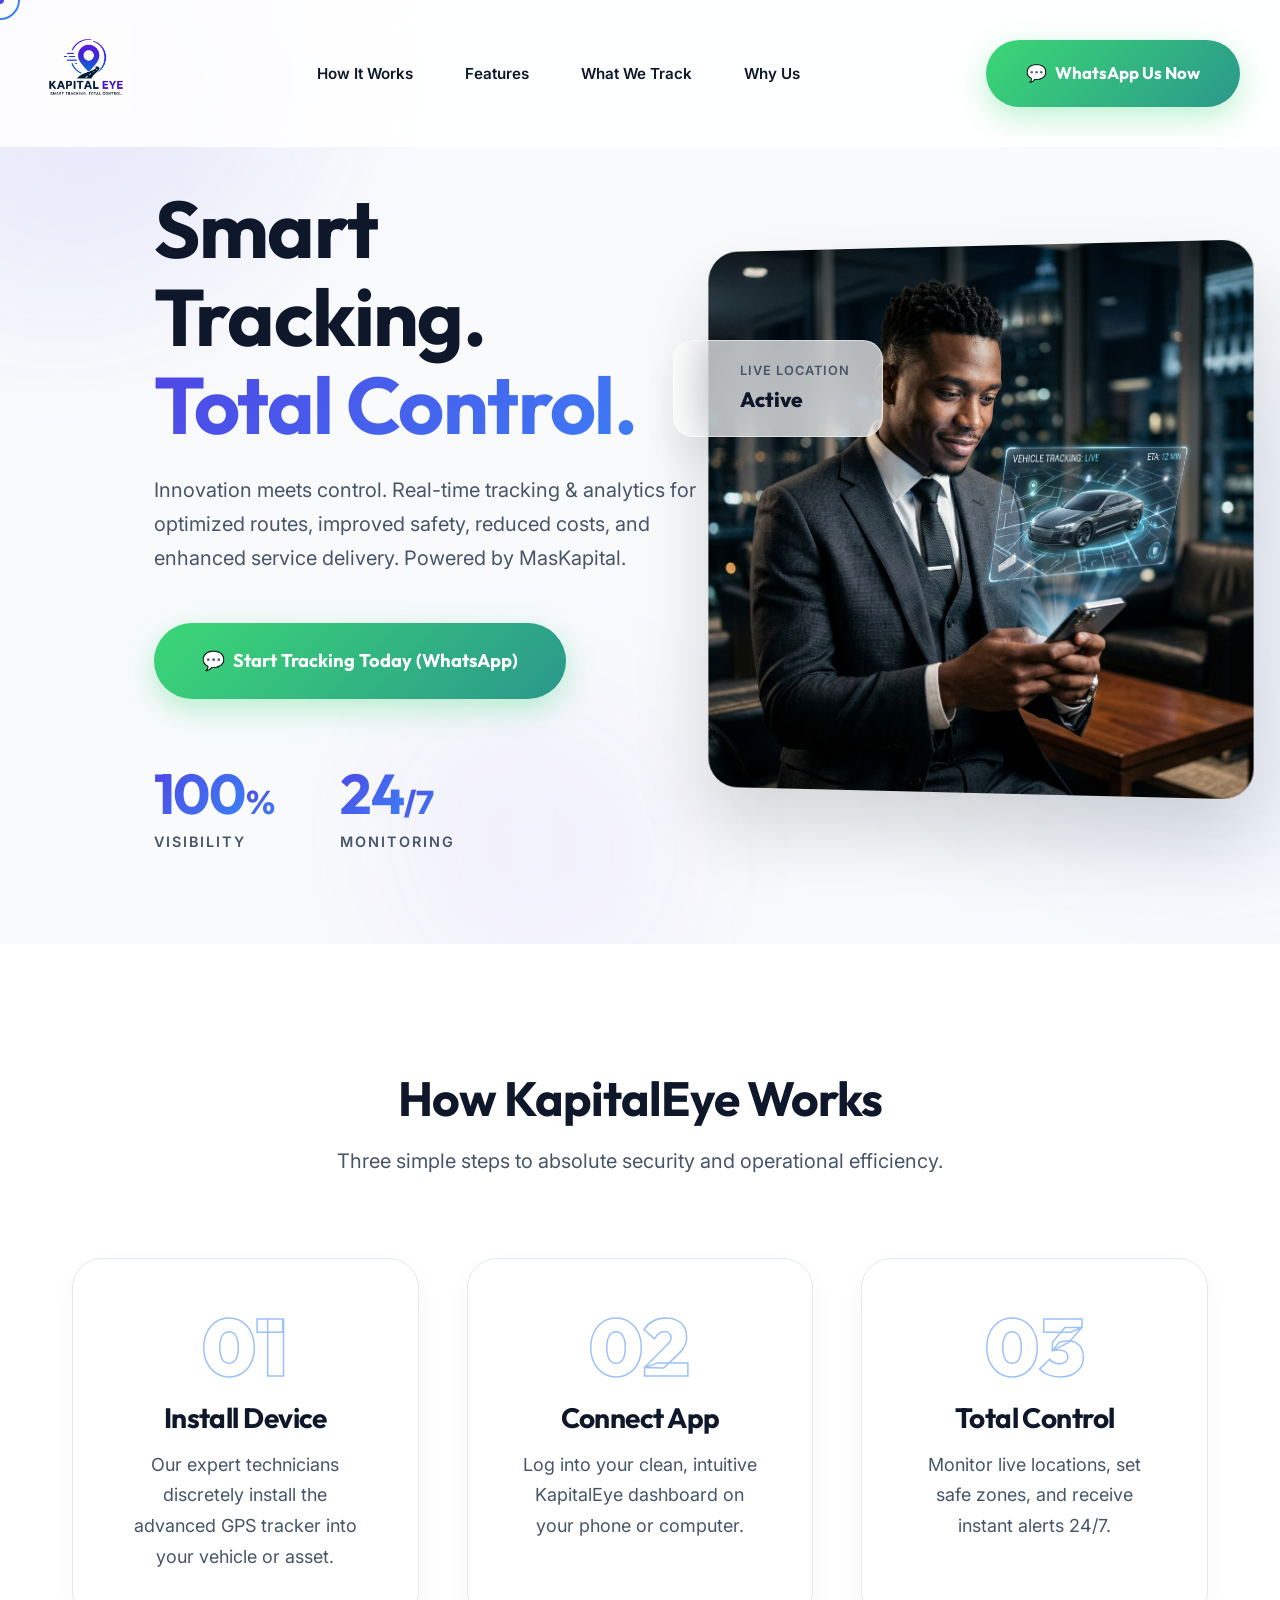
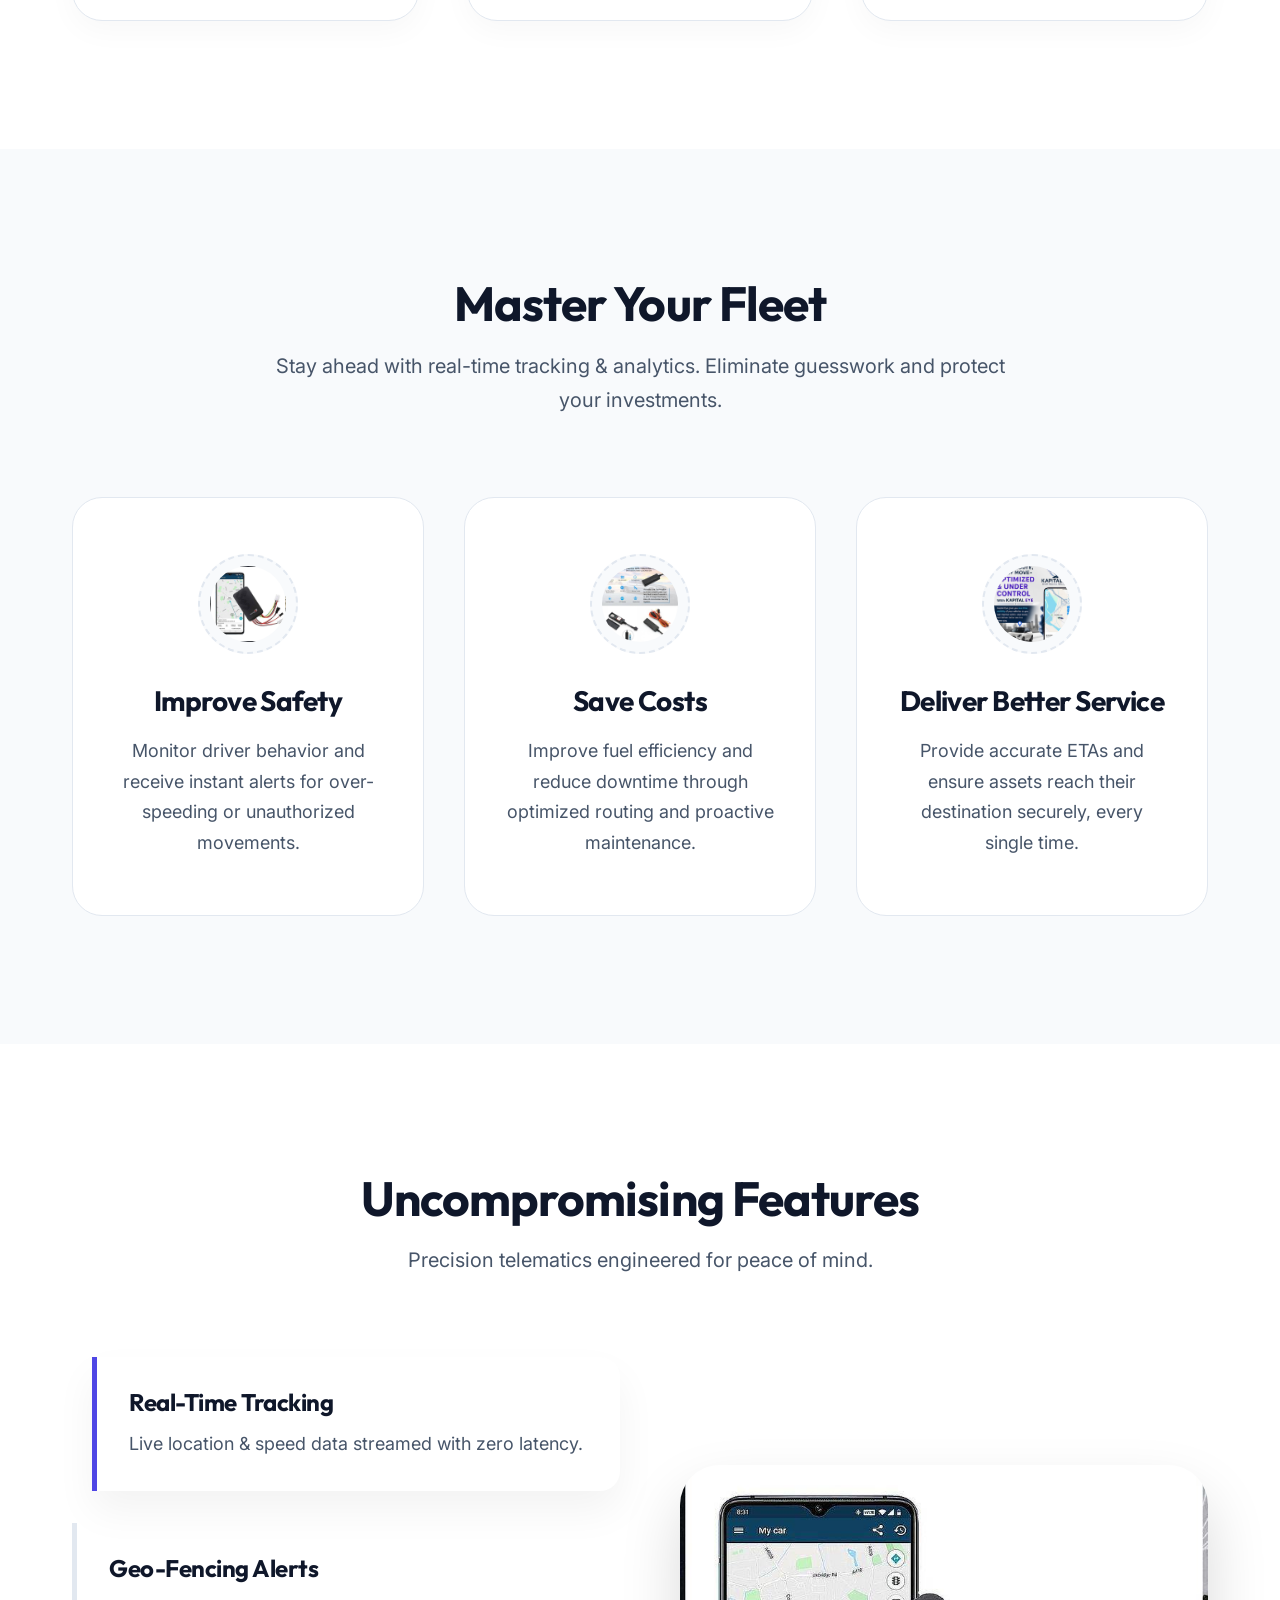
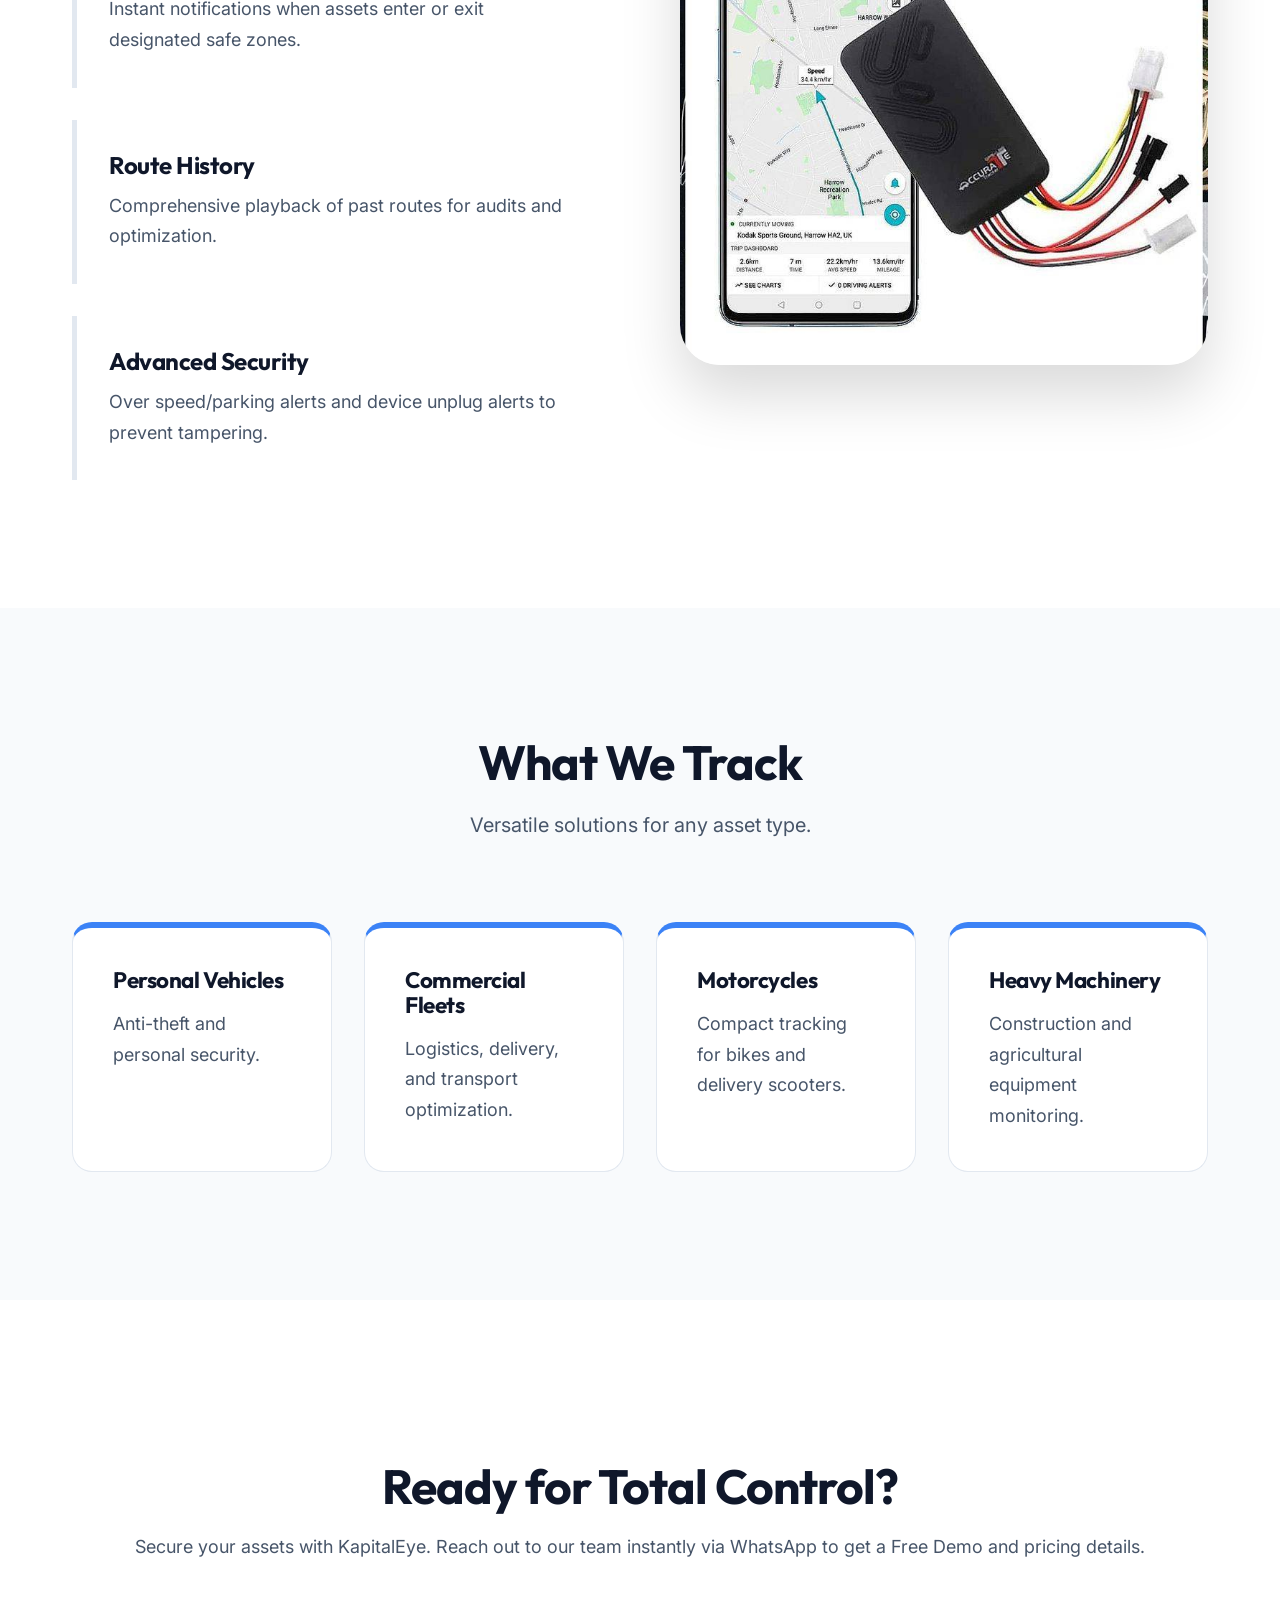
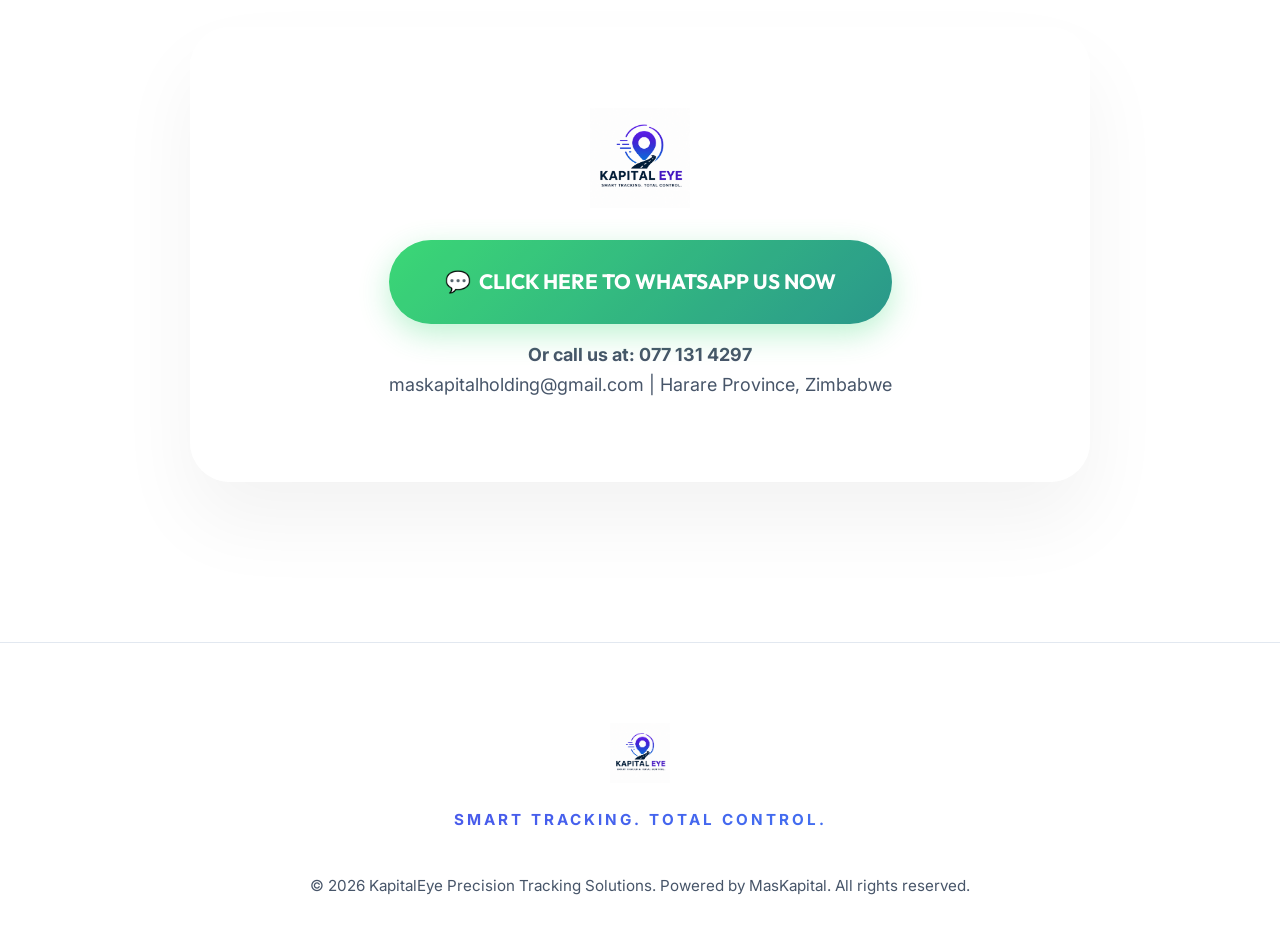
==== commit dc4896fc: "Add highly interactive UI/UX features: custom cursor, 3D tilt, magnetic buttons" ====
--- a/index.html
+++ b/index.html
@@ -4,6 +4,7 @@
     <meta charset="UTF-8">
     <meta name="viewport" content="width=device-width, initial-scale=1.0">
     <title>KapitalEye | Precision Tracking Solutions</title>
+    <link rel="icon" type="image/png" href="images/logo.png">
     <meta name="description" content="Advanced GPS tracking for fleet, assets, and security. Powered by MasKapital.">
     <link rel="preconnect" href="https://fonts.googleapis.com">
     <link rel="preconnect" href="https://fonts.gstatic.com" crossorigin>
@@ -11,6 +12,10 @@
     <link rel="stylesheet" href="css/styles.css">
 </head>
 <body>
+    <!-- Custom Cursor -->
+    <div class="cursor-dot"></div>
+    <div class="cursor-outline"></div>
+
     <!-- Navbar -->
     <nav class="navbar">
         <div class="nav-container">
@@ -31,6 +36,11 @@
 
     <!-- Hero Section -->
     <header class="hero">
+        <!-- Ambient Background Animations -->
+        <div class="ambient-blob blob-1"></div>
+        <div class="ambient-blob blob-2"></div>
+        <div class="ambient-blob blob-3"></div>
+
         <div class="hero-content">
             <h1 class="hero-title">
                 <span class="title-line slide-up">Smart Tracking.</span>
--- a/css/styles.css
+++ b/css/styles.css
@@ -1,6 +1,6 @@
 :root {
     --bg-light: #ffffff;
-    --bg-gray: #f8fafc; /* Replaces dark sections */
+    --bg-gray: #f8fafc; 
     --text-dark: #0f172a;
     --text-muted: #475569;
     
@@ -22,6 +22,8 @@
     margin: 0;
     padding: 0;
     box-sizing: border-box;
+    /* Hide default cursor to use custom one */
+    cursor: none; 
 }
 
 html {
@@ -33,21 +35,47 @@
     font-family: var(--font-body);
     color: var(--text-dark);
     background-color: var(--bg-light);
-    line-height: 1.6;
+    line-height: 1.7;
     overflow-x: hidden;
+    -webkit-font-smoothing: antialiased;
+}
+
+/* Custom Cursor */
+.cursor-dot, .cursor-outline {
+    position: fixed;
+    top: 0;
+    left: 0;
+    transform: translate(-50%, -50%);
+    border-radius: 50%;
+    z-index: 9999;
+    pointer-events: none;
+}
+
+.cursor-dot {
+    width: 8px;
+    height: 8px;
+    background-color: var(--primary);
+}
+
+.cursor-outline {
+    width: 40px;
+    height: 40px;
+    border: 2px solid var(--primary-light);
+    transition: width 0.2s, height 0.2s, background-color 0.2s;
 }
 
 /* Typography */
 h1, h2, h3, h4 {
     font-family: var(--font-heading);
     font-weight: 700;
-    line-height: 1.2;
+    line-height: 1.1;
     color: var(--text-dark);
+    letter-spacing: -0.02em;
 }
 
 h2 {
-    font-size: 2.5rem;
-    margin-bottom: 1rem;
+    font-size: 3rem;
+    margin-bottom: 1.2rem;
 }
 
 p {
@@ -70,21 +98,23 @@
 }
 
 .section {
-    padding: 6rem 0;
+    padding: 8rem 0;
 }
 
 .gray-section {
     background-color: var(--bg-gray);
+    position: relative;
 }
 
 .light-section {
     background-color: var(--bg-light);
+    position: relative;
 }
 
 .reveal {
     opacity: 0;
-    transform: translateY(40px);
-    transition: all 0.8s cubic-bezier(0.25, 1, 0.5, 1);
+    transform: translateY(50px);
+    transition: all 1s cubic-bezier(0.16, 1, 0.3, 1);
 }
 
 .reveal.active {
@@ -92,55 +122,84 @@
     transform: translateY(0);
 }
 
-.delay-1 { transition-delay: 0.1s; }
-.delay-2 { transition-delay: 0.2s; }
-.delay-3 { transition-delay: 0.3s; }
-.delay-4 { transition-delay: 0.4s; }
-
-/* Buttons */
+.delay-1 { transition-delay: 0.15s; }
+.delay-2 { transition-delay: 0.3s; }
+.delay-3 { transition-delay: 0.45s; }
+.delay-4 { transition-delay: 0.6s; }
+
+/* Buttons & Magnetic Effect */
 .btn {
     display: inline-flex;
     align-items: center;
     justify-content: center;
     gap: 0.5rem;
-    padding: 1rem 2rem;
+    padding: 1.2rem 2.5rem;
     border-radius: 50px;
     font-family: var(--font-heading);
-    font-weight: 600;
+    font-weight: 700;
     text-decoration: none;
-    transition: all 0.3s ease;
-    cursor: pointer;
-    border: none;
-    font-size: 1rem;
+    transition: all 0.3s cubic-bezier(0.16, 1, 0.3, 1);
+    font-size: 1.05rem;
+    position: relative;
+    overflow: hidden;
+    z-index: 1;
+}
+
+.btn::after {
+    content: '';
+    position: absolute;
+    bottom: 0;
+    left: 0;
+    width: 100%;
+    height: 100%;
+    background-color: rgba(255,255,255,0.1);
+    border-radius: 50px;
+    z-index: -2;
+}
+
+.btn::before {
+    content: '';
+    position: absolute;
+    bottom: 0;
+    left: 0;
+    width: 0%;
+    height: 100%;
+    background-color: rgba(255,255,255,0.2);
+    transition: all 0.4s cubic-bezier(0.16, 1, 0.3, 1);
+    border-radius: 50px;
+    z-index: -1;
+}
+
+.btn:hover::before {
+    width: 100%;
 }
 
 .btn-whatsapp {
-    background-color: var(--whatsapp);
+    background: linear-gradient(135deg, var(--whatsapp), var(--whatsapp-dark));
     color: white;
-    box-shadow: 0 4px 14px rgba(37, 211, 102, 0.4);
+    box-shadow: 0 10px 30px rgba(37, 211, 102, 0.3);
 }
 
 .btn-whatsapp:hover {
-    background-color: var(--whatsapp-dark);
-    transform: translateY(-2px);
-    box-shadow: 0 6px 20px rgba(37, 211, 102, 0.6);
+    transform: translateY(-4px) scale(1.02);
+    box-shadow: 0 15px 40px rgba(37, 211, 102, 0.5);
 }
 
 .btn-large {
-    font-size: 1.1rem;
-    padding: 1.2rem 2.5rem;
+    font-size: 1.15rem;
+    padding: 1.4rem 3rem;
 }
 
 .btn-huge {
-    font-size: 1.25rem;
-    padding: 1.5rem 3rem;
+    font-size: 1.3rem;
+    padding: 1.5rem 3.5rem;
     border-radius: 60px;
     animation: pulseBtn 2s infinite;
 }
 
 @keyframes pulseBtn {
     0% { box-shadow: 0 0 0 0 rgba(37, 211, 102, 0.7); }
-    70% { box-shadow: 0 0 0 15px rgba(37, 211, 102, 0); }
+    70% { box-shadow: 0 0 0 20px rgba(37, 211, 102, 0); }
     100% { box-shadow: 0 0 0 0 rgba(37, 211, 102, 0); }
 }
 
@@ -150,23 +209,25 @@
     top: 0;
     width: 100%;
     z-index: 1000;
-    padding: 1rem 0;
-    transition: all 0.4s ease;
+    padding: 1.5rem 0;
+    transition: all 0.5s cubic-bezier(0.16, 1, 0.3, 1);
+    background: rgba(255, 255, 255, 0.85);
+    backdrop-filter: blur(20px);
+    -webkit-backdrop-filter: blur(20px);
+    border-bottom: 1px solid transparent;
+}
+
+.navbar.scrolled {
+    padding: 0.8rem 0;
     background: rgba(255, 255, 255, 0.95);
-    backdrop-filter: blur(10px);
-    -webkit-backdrop-filter: blur(10px);
     border-bottom: 1px solid var(--border-color);
-}
-
-.navbar.scrolled {
-    padding: 0.5rem 0;
-    box-shadow: 0 4px 20px rgba(0,0,0,0.05);
+    box-shadow: 0 10px 30px rgba(0,0,0,0.03);
 }
 
 .nav-container {
     max-width: 1400px;
     margin: 0 auto;
-    padding: 0 2rem;
+    padding: 0 2.5rem;
     display: flex;
     justify-content: space-between;
     align-items: center;
@@ -176,13 +237,72 @@
     color: var(--text-dark);
     text-decoration: none;
     margin: 0 1.5rem;
-    font-weight: 500;
+    font-weight: 600;
     font-size: 0.95rem;
     transition: color 0.3s;
+    position: relative;
+}
+
+.nav-links a::after {
+    content: '';
+    position: absolute;
+    width: 0;
+    height: 2px;
+    bottom: -5px;
+    left: 0;
+    background-color: var(--primary);
+    transition: width 0.3s ease;
 }
 
 .nav-links a:hover {
     color: var(--primary);
+}
+
+.nav-links a:hover::after {
+    width: 100%;
+}
+
+/* Ambient Blobs for Hero */
+.ambient-blob {
+    position: absolute;
+    filter: blur(80px);
+    z-index: 0;
+    opacity: 0.6;
+    animation: floatBlob 20s infinite alternate;
+}
+
+.blob-1 {
+    width: 400px;
+    height: 400px;
+    background: rgba(79, 70, 229, 0.15);
+    top: -100px;
+    left: -100px;
+    border-radius: 40% 60% 70% 30% / 40% 50% 60% 50%;
+}
+
+.blob-2 {
+    width: 500px;
+    height: 500px;
+    background: rgba(59, 130, 246, 0.1);
+    top: 40%;
+    right: -150px;
+    border-radius: 60% 40% 30% 70% / 60% 30% 70% 40%;
+    animation-delay: -5s;
+}
+
+.blob-3 {
+    width: 300px;
+    height: 300px;
+    background: rgba(139, 92, 246, 0.1);
+    bottom: -50px;
+    left: 30%;
+    border-radius: 30% 60% 70% 40% / 50% 60% 30% 60%;
+    animation-delay: -10s;
+}
+
+@keyframes floatBlob {
+    0% { transform: translate(0, 0) rotate(0deg); }
+    100% { transform: translate(50px, 50px) rotate(180deg); }
 }
 
 /* Hero Section */
@@ -193,29 +313,18 @@
     align-items: center;
     position: relative;
     overflow: hidden;
-    padding: 8rem 2rem 2rem;
-}
-
-.hero::before {
-    content: '';
-    position: absolute;
-    top: -20%;
-    right: -10%;
-    width: 60%;
-    height: 120%;
-    background: radial-gradient(circle, rgba(79,70,229,0.05) 0%, rgba(255,255,255,0) 70%);
-    pointer-events: none;
+    padding: 10rem 2rem 4rem;
 }
 
 .hero-content {
     flex: 1;
-    max-width: 600px;
+    max-width: 650px;
     margin-left: 10%;
     z-index: 2;
 }
 
 .hero-title {
-    font-size: 4.5rem;
+    font-size: 5rem;
     margin-bottom: 1.5rem;
 }
 
@@ -224,35 +333,37 @@
 }
 
 .hero-subtitle {
-    margin-bottom: 2.5rem;
-    max-width: 500px;
+    margin-bottom: 3rem;
+    max-width: 550px;
+    font-size: 1.25rem;
 }
 
 .hero-ctas {
     display: flex;
-    gap: 1rem;
-    margin-bottom: 3rem;
+    gap: 1.5rem;
+    margin-bottom: 4rem;
 }
 
 .stats-grid {
     display: flex;
-    gap: 3rem;
+    gap: 4rem;
 }
 
 .stat-item h3 {
     display: inline-block;
-    font-size: 2.5rem;
+    font-size: 3.5rem;
 }
 
 .stat-item span {
-    font-size: 1.5rem;
-    font-weight: bold;
+    font-size: 2rem;
+    font-weight: 800;
 }
 
 .stat-item p {
-    font-size: 0.875rem;
+    font-size: 0.9rem;
     text-transform: uppercase;
-    letter-spacing: 1px;
+    letter-spacing: 2px;
+    font-weight: 600;
 }
 
 .hero-visual {
@@ -266,73 +377,67 @@
 }
 
 .hero-image {
-    max-width: 110%;
+    max-width: 100%;
     height: auto;
-    border-radius: 20px;
-    mask-image: linear-gradient(to right, transparent, black 10%, black 90%, transparent);
-    -webkit-mask-image: linear-gradient(to right, transparent, black 10%, black 90%, transparent);
+    border-radius: 30px;
     transform: perspective(1000px) rotateY(-5deg);
-    transition: transform 0.1s ease-out;
-    box-shadow: 0 30px 60px rgba(0,0,0,0.1);
+    transition: transform 0.2s cubic-bezier(0.16, 1, 0.3, 1);
+    box-shadow: 0 40px 80px rgba(0,0,0,0.15);
 }
 
 .glass-overlay {
     position: absolute;
-    background: rgba(255, 255, 255, 0.8);
-    backdrop-filter: blur(10px);
-    -webkit-backdrop-filter: blur(10px);
-    border: 1px solid var(--border-color);
-    padding: 1rem 1.5rem;
-    border-radius: 15px;
+    background: rgba(255, 255, 255, 0.7);
+    backdrop-filter: blur(20px);
+    -webkit-backdrop-filter: blur(20px);
+    border: 1px solid rgba(255,255,255,0.5);
+    padding: 1.2rem 2rem;
+    border-radius: 20px;
     display: flex;
     align-items: center;
-    gap: 1rem;
-    box-shadow: 0 10px 30px rgba(0,0,0,0.08);
+    gap: 1.2rem;
+    box-shadow: 0 20px 40px rgba(0,0,0,0.08);
 }
 
 .stat-overlay-1 {
-    top: 30%;
-    left: -10%;
+    top: 25%;
+    left: -5%;
 }
 
 .pulse-dot {
-    width: 12px;
-    height: 12px;
+    width: 14px;
+    height: 14px;
     background-color: var(--success);
     border-radius: 50%;
     box-shadow: 0 0 0 0 rgba(16, 185, 129, 0.7);
     animation: pulse 2s infinite;
 }
 
-@keyframes pulse {
-    0% { transform: scale(0.95); box-shadow: 0 0 0 0 rgba(16, 185, 129, 0.7); }
-    70% { transform: scale(1); box-shadow: 0 0 0 10px rgba(16, 185, 129, 0); }
-    100% { transform: scale(0.95); box-shadow: 0 0 0 0 rgba(16, 185, 129, 0); }
-}
-
 .overlay-text {
     display: flex;
     flex-direction: column;
 }
 
 .overlay-text .label {
-    font-size: 0.75rem;
+    font-size: 0.8rem;
     color: var(--text-muted);
     text-transform: uppercase;
+    letter-spacing: 1px;
+    font-weight: 600;
 }
 
 .overlay-text .value {
     color: var(--text-dark);
     font-family: var(--font-heading);
-    font-weight: 600;
-    font-size: 1.1rem;
+    font-weight: 800;
+    font-size: 1.3rem;
 }
 
 /* Animations */
 .slide-up {
     opacity: 0;
-    transform: translateY(30px);
-    animation: slideUpAnim 1s forwards cubic-bezier(0.2, 0.8, 0.2, 1);
+    transform: translateY(40px);
+    animation: slideUpAnim 1.2s forwards cubic-bezier(0.16, 1, 0.3, 1);
 }
 
 .fade-in {
@@ -351,79 +456,114 @@
 /* Sections */
 .section-header {
     text-align: center;
-    max-width: 700px;
-    margin: 0 auto 4rem;
+    max-width: 750px;
+    margin: 0 auto 5rem;
+}
+
+.section-header p {
+    font-size: 1.25rem;
+}
+
+/* 3D Tilt Cards */
+.tilt-card {
+    transform-style: preserve-3d;
+    transform: perspective(1000px);
+}
+
+.tilt-content {
+    transform: translateZ(30px);
 }
 
 /* Steps / How it works */
 .steps-grid {
     display: grid;
-    grid-template-columns: repeat(auto-fit, minmax(300px, 1fr));
+    grid-template-columns: repeat(auto-fit, minmax(320px, 1fr));
     gap: 3rem;
 }
 
 .step-card {
     text-align: center;
-    padding: 2rem;
+    padding: 3rem;
+    background: var(--surface-white);
+    border-radius: 30px;
+    box-shadow: 0 10px 30px rgba(0,0,0,0.03);
+    border: 1px solid var(--border-color);
+    transition: all 0.4s cubic-bezier(0.16, 1, 0.3, 1);
+}
+
+.step-card:hover {
+    transform: translateY(-15px);
+    box-shadow: 0 30px 60px rgba(0,0,0,0.08);
+    border-color: var(--primary-glow);
 }
 
 .step-number {
     font-family: var(--font-heading);
-    font-size: 4rem;
+    font-size: 5rem;
     font-weight: 900;
-    color: var(--bg-gray);
-    -webkit-text-stroke: 1px var(--primary-light);
+    color: transparent;
+    -webkit-text-stroke: 1.5px var(--primary-light);
     margin-bottom: 1rem;
     line-height: 1;
+    opacity: 0.5;
 }
 
 .step-card h3 {
     margin-bottom: 1rem;
-    font-size: 1.5rem;
+    font-size: 1.75rem;
 }
 
 /* Benefits Grid */
 .benefits-grid {
     display: grid;
-    grid-template-columns: repeat(auto-fit, minmax(300px, 1fr));
-    gap: 2rem;
+    grid-template-columns: repeat(auto-fit, minmax(320px, 1fr));
+    gap: 2.5rem;
 }
 
 .benefit-card {
     background: var(--surface-white);
-    padding: 3rem 2rem;
-    border-radius: 20px;
+    padding: 3.5rem 2.5rem;
+    border-radius: 30px;
     border: 1px solid var(--border-color);
-    transition: transform 0.4s ease, box-shadow 0.4s ease;
+    transition: all 0.5s cubic-bezier(0.16, 1, 0.3, 1);
     text-align: center;
 }
 
 .benefit-card:hover {
-    transform: translateY(-10px);
-    box-shadow: 0 20px 40px rgba(0,0,0,0.05);
+    transform: translateY(-15px);
+    box-shadow: 0 30px 60px rgba(79, 70, 229, 0.08);
+    border-color: var(--primary-glow);
 }
 
 .card-icon {
-    width: 80px;
-    height: 80px;
-    margin: 0 auto 1.5rem;
+    width: 100px;
+    height: 100px;
+    margin: 0 auto 2rem;
     border-radius: 50%;
     background: var(--bg-gray);
     display: flex;
     align-items: center;
     justify-content: center;
     overflow: hidden;
+    padding: 10px;
+    border: 2px dashed var(--border-color);
+    transition: all 0.5s ease;
+}
+
+.benefit-card:hover .card-icon {
+    transform: scale(1.1) rotate(5deg);
+    border-color: var(--primary-light);
 }
 
 .benefit-card h3 {
-    margin-bottom: 1rem;
-    font-size: 1.5rem;
+    margin-bottom: 1.2rem;
+    font-size: 1.75rem;
 }
 
 /* Features */
 .features-split {
     display: flex;
-    gap: 4rem;
+    gap: 5rem;
     align-items: center;
 }
 
@@ -431,25 +571,28 @@
     flex: 1;
     display: flex;
     flex-direction: column;
-    gap: 1.5rem;
+    gap: 2rem;
 }
 
 .feature-item {
-    padding: 1.5rem;
-    border-left: 4px solid var(--border-color);
-    cursor: pointer;
-    transition: all 0.3s ease;
+    padding: 2rem;
+    border-left: 5px solid var(--border-color);
+    cursor: none;
+    transition: all 0.4s cubic-bezier(0.16, 1, 0.3, 1);
+    background: var(--surface-white);
+    border-radius: 0 20px 20px 0;
 }
 
 .feature-item h4 {
-    font-size: 1.25rem;
-    margin-bottom: 0.5rem;
+    font-size: 1.5rem;
+    margin-bottom: 0.8rem;
 }
 
 .feature-item.active {
     border-left-color: var(--primary);
-    background: var(--bg-gray);
-    border-radius: 0 10px 10px 0;
+    background: var(--surface-white);
+    box-shadow: 0 20px 40px rgba(0,0,0,0.05);
+    transform: translateX(20px);
 }
 
 .feature-visual {
@@ -458,67 +601,96 @@
 
 .feature-img {
     width: 100%;
-    height: 400px;
+    height: 500px;
     object-fit: cover;
-    border-radius: 30px;
-    box-shadow: 0 20px 50px rgba(0,0,0,0.1);
+    border-radius: 40px;
+    box-shadow: 0 30px 60px rgba(0,0,0,0.15);
+    transition: all 0.5s cubic-bezier(0.16, 1, 0.3, 1);
+}
+
+.feature-img:hover {
+    transform: scale(1.02);
 }
 
 /* Assets Grid */
 .assets-grid {
     display: grid;
-    grid-template-columns: repeat(auto-fit, minmax(250px, 1fr));
-    gap: 1.5rem;
+    grid-template-columns: repeat(auto-fit, minmax(260px, 1fr));
+    gap: 2rem;
 }
 
 .asset-item {
     background: var(--surface-white);
-    padding: 2rem;
-    border-radius: 15px;
+    padding: 2.5rem;
+    border-radius: 20px;
     border: 1px solid var(--border-color);
-    border-left: 5px solid var(--primary-light);
+    border-top: 6px solid var(--primary-light);
+    transition: all 0.4s cubic-bezier(0.16, 1, 0.3, 1);
+}
+
+.asset-item:hover {
+    transform: translateY(-10px);
+    box-shadow: 0 20px 40px rgba(0,0,0,0.06);
+    border-top-color: var(--primary);
 }
 
 .asset-item h4 {
-    margin-bottom: 0.5rem;
-    font-size: 1.2rem;
+    margin-bottom: 1rem;
+    font-size: 1.4rem;
 }
 
 /* Contact Center */
 .contact-center {
     text-align: center;
-    padding: 8rem 2rem;
+    padding: 10rem 2rem;
 }
 
 .contact-card {
-    background: var(--surface-white);
-    padding: 4rem 2rem;
-    border-radius: 24px;
-    border: 1px solid var(--border-color);
-    box-shadow: 0 20px 40px rgba(0,0,0,0.05);
-    max-width: 800px;
-    margin: 3rem auto 0;
+    background: rgba(255, 255, 255, 0.6);
+    backdrop-filter: blur(30px);
+    -webkit-backdrop-filter: blur(30px);
+    padding: 5rem 3rem;
+    border-radius: 40px;
+    border: 1px solid rgba(255, 255, 255, 0.8);
+    box-shadow: 0 40px 80px rgba(0,0,0,0.05), inset 0 0 0 2px rgba(255,255,255,0.5);
+    max-width: 900px;
+    margin: 4rem auto 0;
+    transition: transform 0.4s ease;
+}
+
+.contact-card:hover {
+    transform: translateY(-10px);
+}
+
+.contact-card img {
+    transition: transform 0.4s ease;
+}
+.contact-card:hover img {
+    transform: scale(1.05);
 }
 
 /* Footer */
 footer {
     background: var(--surface-white);
-    padding: 4rem 0;
+    padding: 5rem 0 3rem;
     text-align: center;
     border-top: 1px solid var(--border-color);
 }
 
 .footer-brand p {
-    font-size: 0.85rem;
+    font-size: 0.95rem;
     text-transform: uppercase;
-    letter-spacing: 2px;
-    font-weight: 600;
-    margin-bottom: 2rem;
-    color: var(--primary);
+    letter-spacing: 3px;
+    font-weight: 700;
+    margin-bottom: 2.5rem;
+    background: linear-gradient(135deg, var(--primary), var(--primary-light));
+    -webkit-background-clip: text;
+    -webkit-text-fill-color: transparent;
 }
 
 .footer-legal p {
-    font-size: 0.875rem;
+    font-size: 0.95rem;
+    color: var(--text-muted);
 }
 
 /* Responsive */
@@ -526,7 +698,7 @@
     .hero {
         flex-direction: column;
         text-align: center;
-        padding-top: 10rem;
+        padding-top: 12rem;
     }
     
     .hero-content {
@@ -541,9 +713,17 @@
         flex-direction: column;
     }
     
-    .stat-overlay-1 {
+    .stat-overlay-1, .ambient-blob {
         display: none;
     }
+    
+    .feature-item.active {
+        transform: translateX(0);
+    }
+    
+    /* Disable custom cursor on mobile */
+    * { cursor: auto !important; }
+    .cursor-dot, .cursor-outline { display: none !important; }
 }
 
 @media (max-width: 768px) {
@@ -552,6 +732,14 @@
     }
     
     .hero-title {
-        font-size: 3rem;
-    }
-}
+        font-size: 3.5rem;
+    }
+    
+    .step-card {
+        padding: 2rem;
+    }
+    
+    .contact-card {
+        padding: 3rem 1.5rem;
+    }
+}
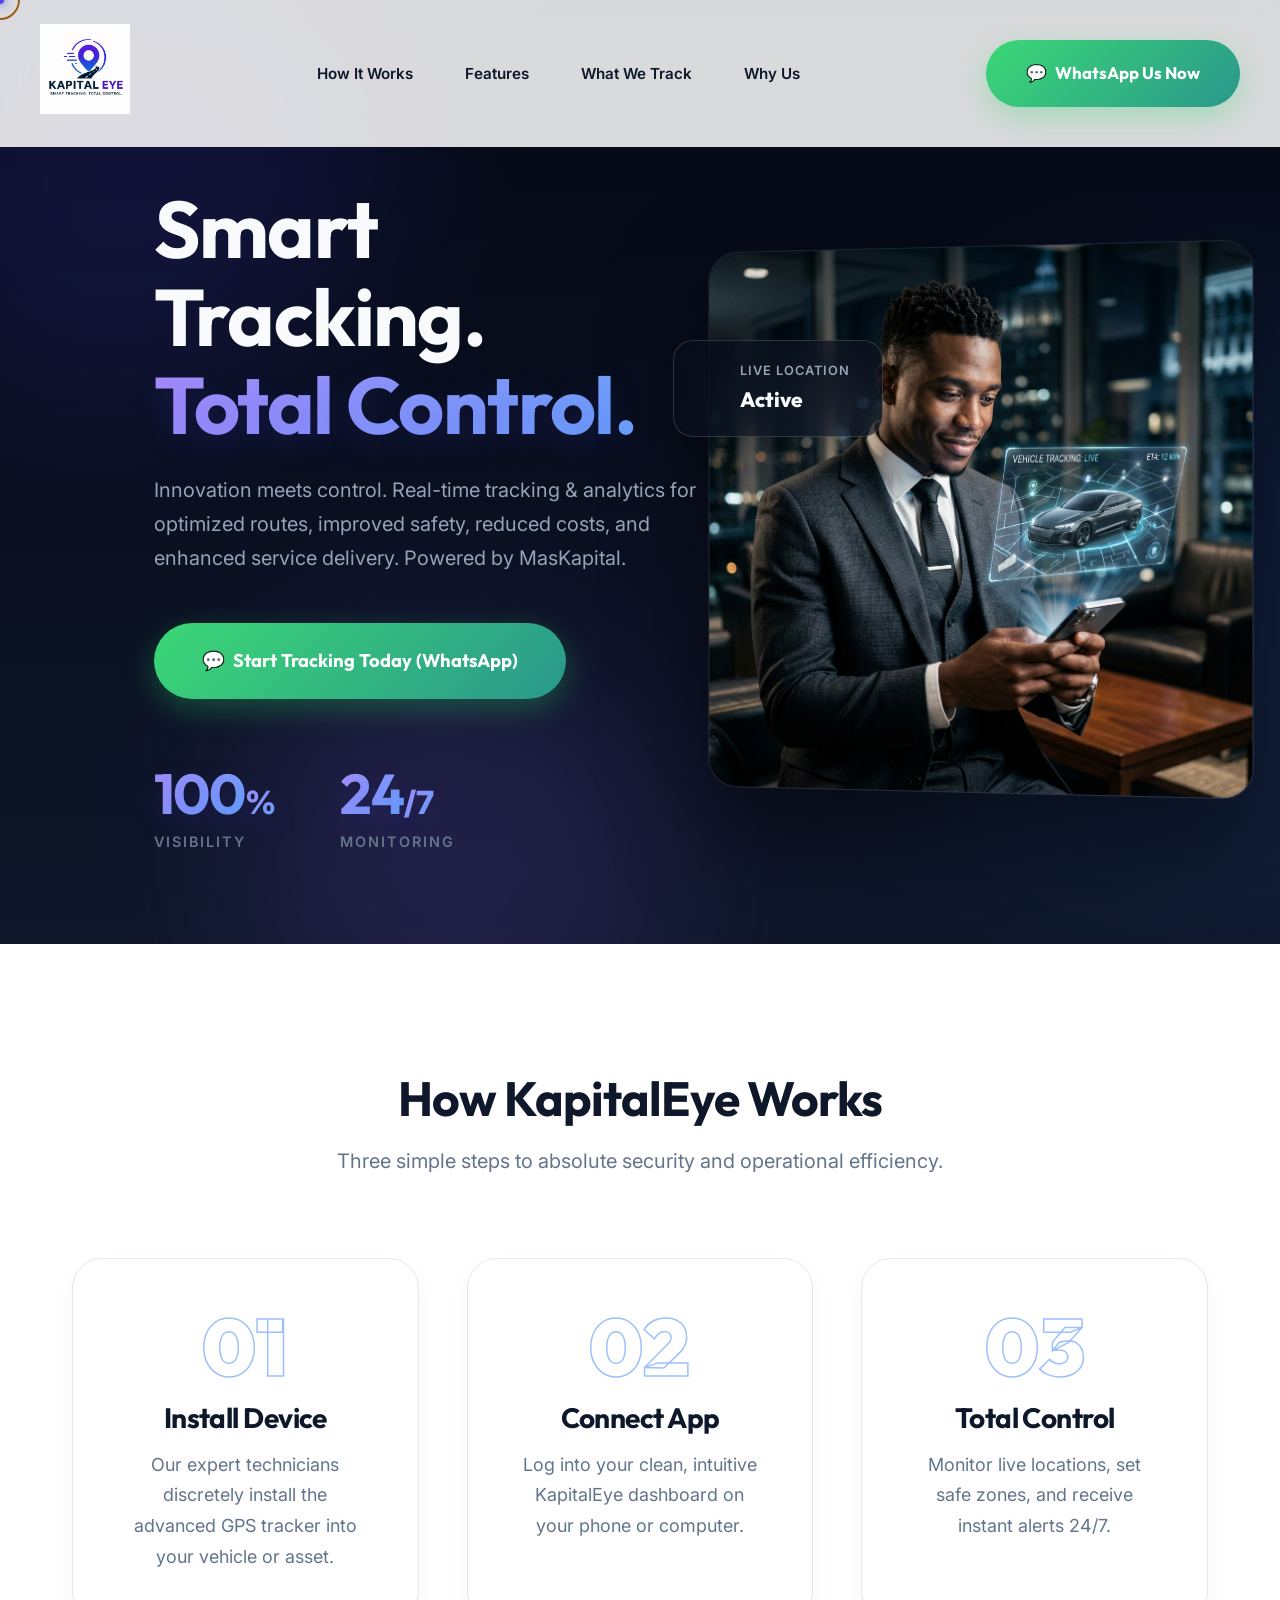
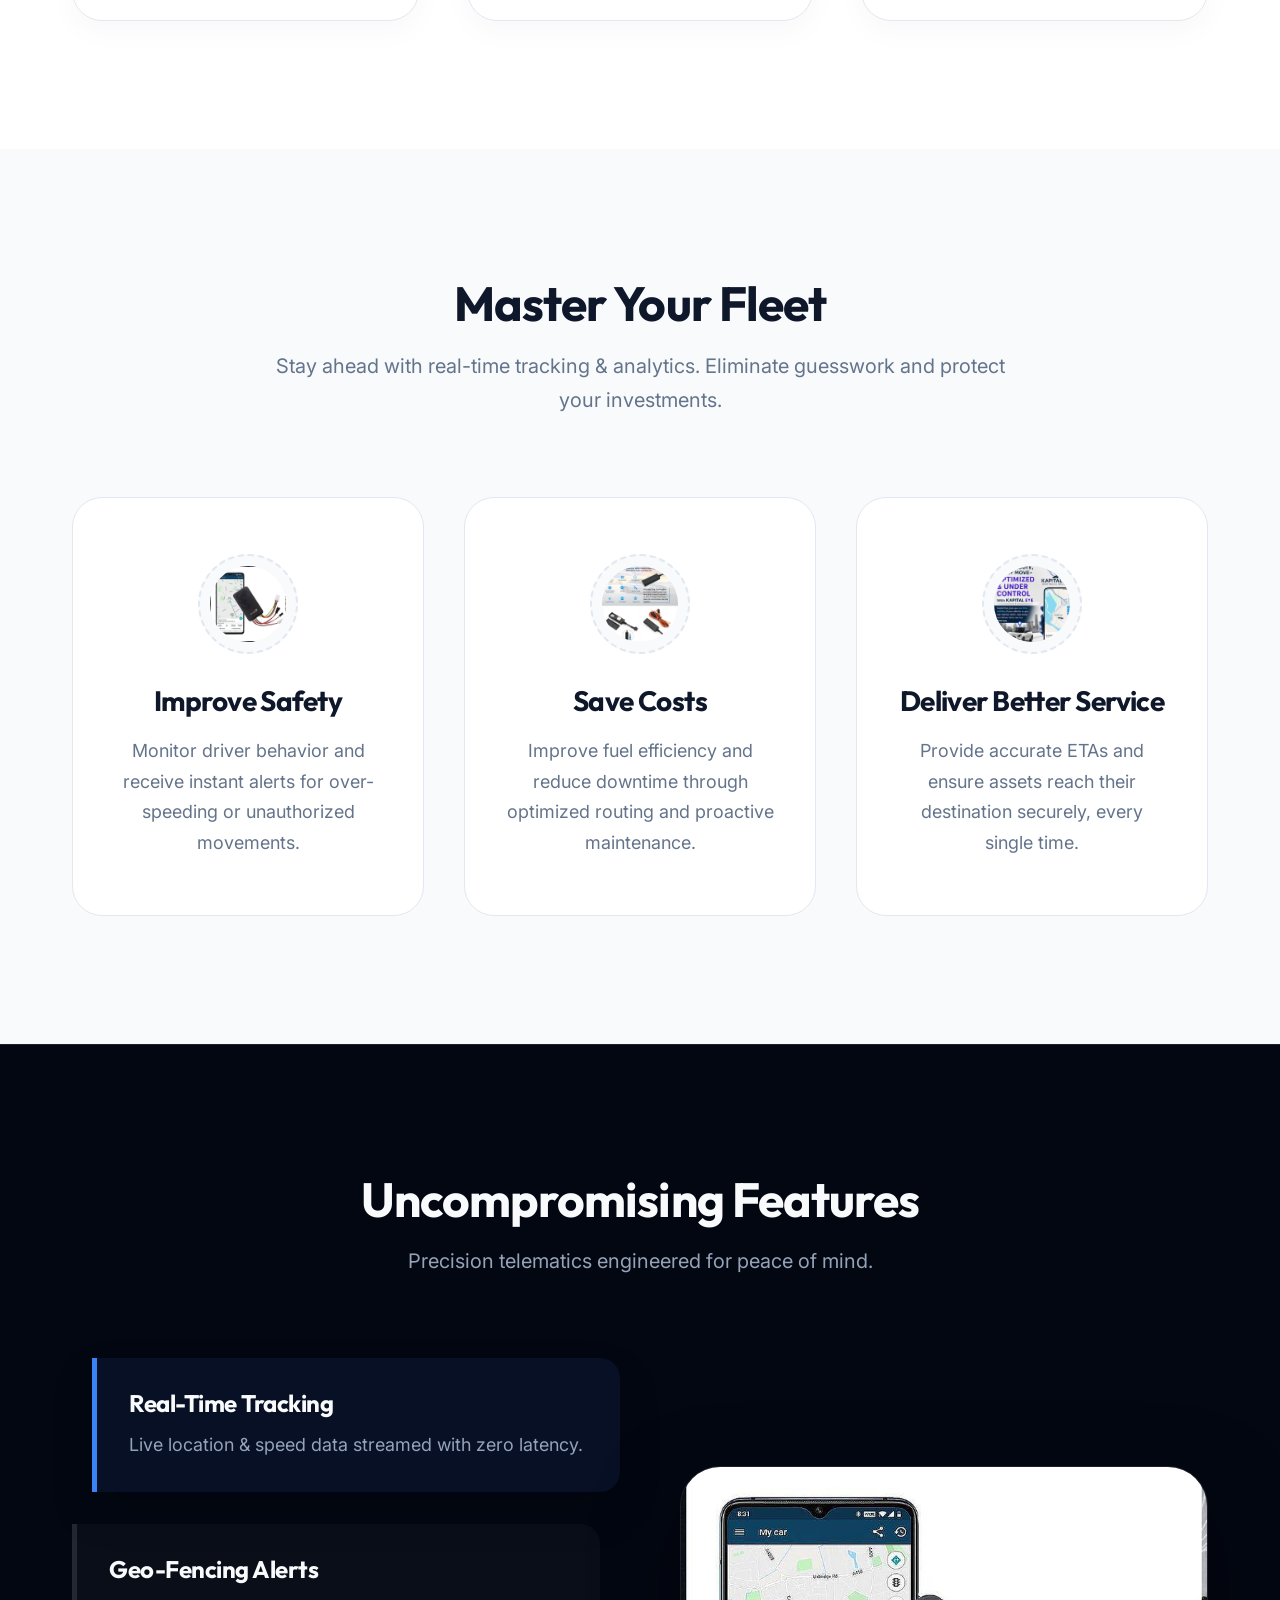
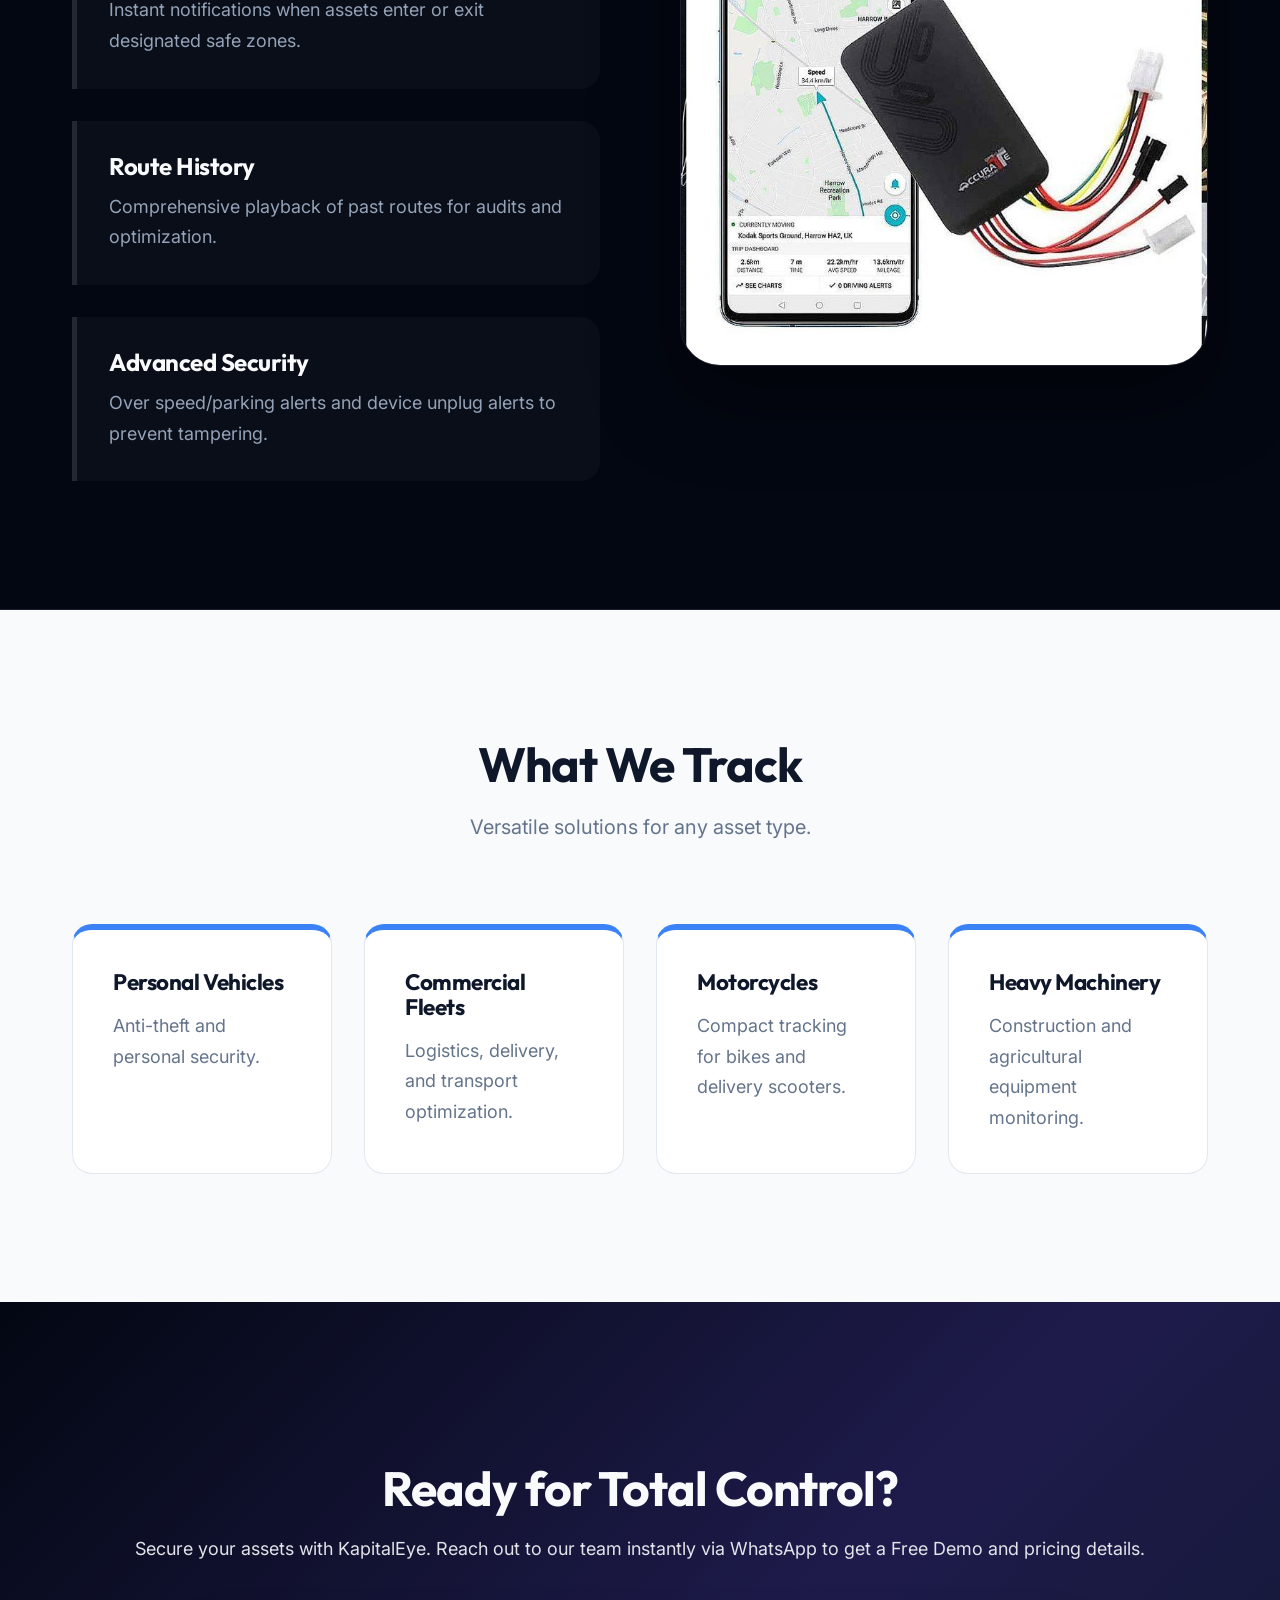
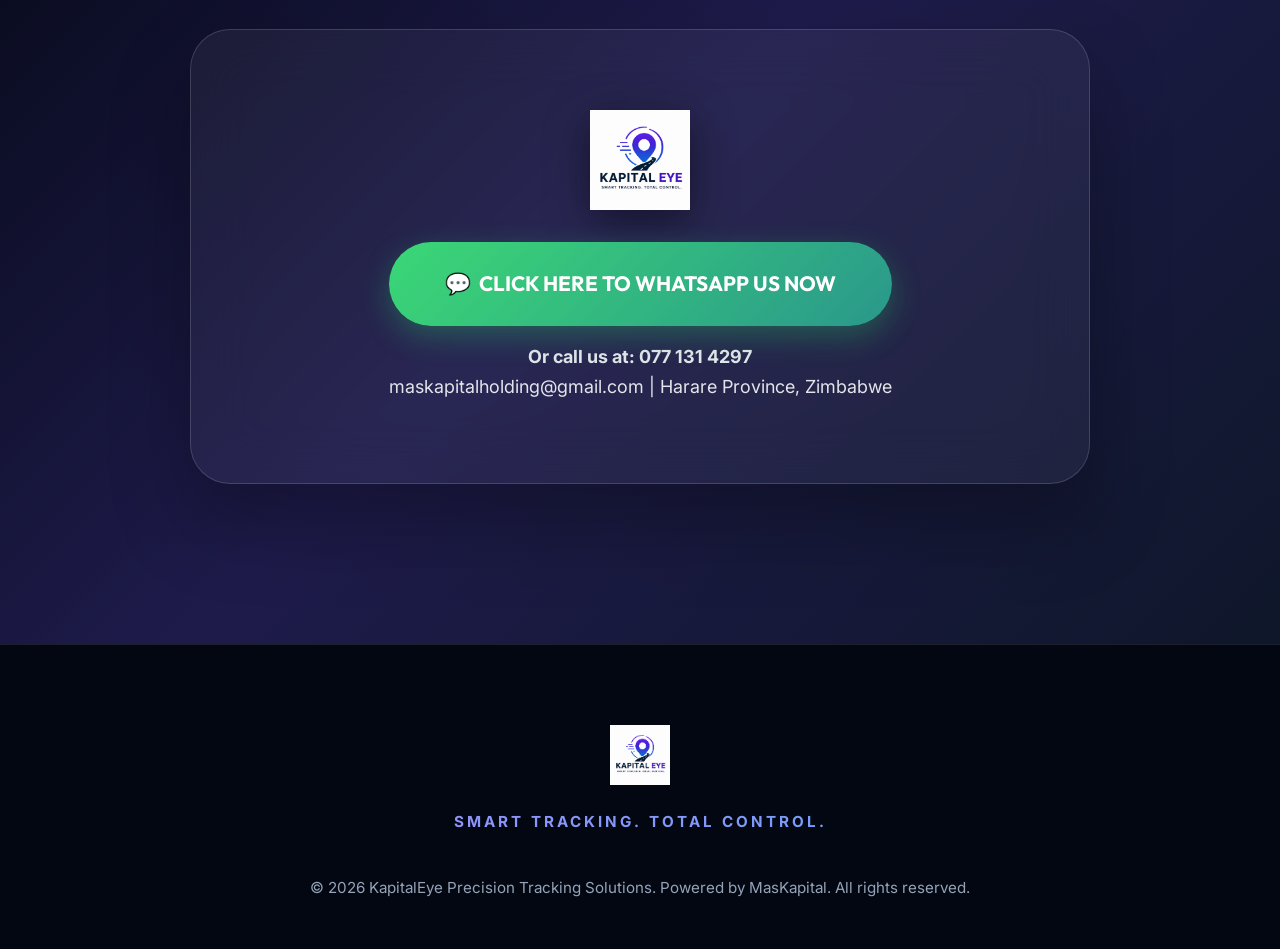
==== commit 1515d175: "Enhance aesthetics with hybrid dark/light theme, blending black, deep blue, and purple into specific" ====
--- a/index.html
+++ b/index.html
@@ -35,7 +35,7 @@
     </nav>
 
     <!-- Hero Section -->
-    <header class="hero">
+    <header class="hero dark-hero">
         <!-- Ambient Background Animations -->
         <div class="ambient-blob blob-1"></div>
         <div class="ambient-blob blob-2"></div>
@@ -130,7 +130,7 @@
     </section>
 
     <!-- Features Section (Interactive) -->
-    <section id="features" class="section light-section features">
+    <section id="features" class="section dark-section features">
         <div class="container">
             <div class="section-header reveal">
                 <h2>Uncompromising Features</h2>
@@ -192,7 +192,7 @@
     </section>
 
     <!-- CTA / Contact Section -->
-    <section id="contact" class="section light-section contact-center">
+    <section id="contact" class="section dark-gradient-section contact-center">
         <div class="container reveal">
             <h2>Ready for Total Control?</h2>
             <p>Secure your assets with KapitalEye. Reach out to our team instantly via WhatsApp to get a Free Demo and pricing details.</p>
--- a/css/styles.css
+++ b/css/styles.css
@@ -1,18 +1,28 @@
 :root {
     --bg-light: #ffffff;
     --bg-gray: #f8fafc; 
+    
+    /* New Dark/Hybrid Colors */
+    --bg-black: #030712;
+    --bg-dark-blue: #0f172a;
+    --bg-deep-purple: #1e1b4b;
+    
     --text-dark: #0f172a;
-    --text-muted: #475569;
+    --text-light: #f8fafc;
+    --text-muted: #64748b;
+    --text-muted-light: #94a3b8;
     
     /* Branding Colors derived from logo */
     --primary: #4f46e5; /* Indigo/Purple */
     --primary-light: #3b82f6; /* Blue */
-    --primary-glow: rgba(79, 70, 229, 0.2);
+    --primary-glow: rgba(79, 70, 229, 0.3);
     --whatsapp: #25D366; /* WhatsApp Green */
     --whatsapp-dark: #128C7E;
     
     --surface-white: #ffffff;
+    --surface-dark: rgba(255, 255, 255, 0.03);
     --border-color: #e2e8f0;
+    --border-dark: rgba(255, 255, 255, 0.1);
     
     --font-heading: 'Outfit', sans-serif;
     --font-body: 'Inter', sans-serif;
@@ -22,7 +32,6 @@
     margin: 0;
     padding: 0;
     box-sizing: border-box;
-    /* Hide default cursor to use custom one */
     cursor: none; 
 }
 
@@ -55,6 +64,7 @@
     width: 8px;
     height: 8px;
     background-color: var(--primary);
+    box-shadow: 0 0 10px var(--primary);
 }
 
 .cursor-outline {
@@ -62,6 +72,7 @@
     height: 40px;
     border: 2px solid var(--primary-light);
     transition: width 0.2s, height 0.2s, background-color 0.2s;
+    mix-blend-mode: difference;
 }
 
 /* Typography */
@@ -84,10 +95,11 @@
 }
 
 .brand-gradient-text {
-    background: linear-gradient(135deg, var(--primary), var(--primary-light));
+    background: linear-gradient(135deg, #a78bfa, #60a5fa);
     -webkit-background-clip: text;
     -webkit-text-fill-color: transparent;
     background-clip: text;
+    text-shadow: 0 10px 30px rgba(79, 70, 229, 0.2);
 }
 
 /* Utilities */
@@ -109,6 +121,38 @@
 .light-section {
     background-color: var(--bg-light);
     position: relative;
+}
+
+/* Dark & Hybrid Sections */
+.dark-section {
+    background-color: var(--bg-black);
+    color: var(--text-light);
+    border-top: 1px solid var(--border-dark);
+    border-bottom: 1px solid var(--border-dark);
+}
+
+.dark-section h2, .dark-section h3, .dark-section h4 {
+    color: var(--text-light);
+}
+
+.dark-section p {
+    color: var(--text-muted-light);
+}
+
+.dark-gradient-section {
+    background: linear-gradient(135deg, var(--bg-black), var(--bg-deep-purple), var(--bg-dark-blue));
+    color: var(--text-light);
+    position: relative;
+    overflow: hidden;
+}
+
+.dark-gradient-section h2 {
+    color: var(--text-light);
+}
+
+.dark-gradient-section p {
+    color: var(--text-light);
+    opacity: 0.9;
 }
 
 .reveal {
@@ -265,55 +309,64 @@
 /* Ambient Blobs for Hero */
 .ambient-blob {
     position: absolute;
-    filter: blur(80px);
+    filter: blur(90px);
     z-index: 0;
-    opacity: 0.6;
+    opacity: 0.4;
     animation: floatBlob 20s infinite alternate;
 }
 
 .blob-1 {
-    width: 400px;
-    height: 400px;
-    background: rgba(79, 70, 229, 0.15);
+    width: 500px;
+    height: 500px;
+    background: rgba(79, 70, 229, 0.4);
     top: -100px;
     left: -100px;
     border-radius: 40% 60% 70% 30% / 40% 50% 60% 50%;
 }
 
 .blob-2 {
-    width: 500px;
-    height: 500px;
-    background: rgba(59, 130, 246, 0.1);
-    top: 40%;
-    right: -150px;
+    width: 600px;
+    height: 600px;
+    background: rgba(59, 130, 246, 0.3);
+    top: 30%;
+    right: -200px;
     border-radius: 60% 40% 30% 70% / 60% 30% 70% 40%;
     animation-delay: -5s;
 }
 
 .blob-3 {
-    width: 300px;
-    height: 300px;
-    background: rgba(139, 92, 246, 0.1);
-    bottom: -50px;
-    left: 30%;
+    width: 400px;
+    height: 400px;
+    background: rgba(139, 92, 246, 0.4);
+    bottom: -100px;
+    left: 20%;
     border-radius: 30% 60% 70% 40% / 50% 60% 30% 60%;
     animation-delay: -10s;
 }
 
 @keyframes floatBlob {
-    0% { transform: translate(0, 0) rotate(0deg); }
-    100% { transform: translate(50px, 50px) rotate(180deg); }
-}
-
-/* Hero Section */
-.hero {
+    0% { transform: translate(0, 0) rotate(0deg) scale(1); }
+    100% { transform: translate(50px, 50px) rotate(180deg) scale(1.1); }
+}
+
+/* Dark Hero Section */
+.dark-hero {
     min-height: 100vh;
-    background-color: var(--bg-gray);
+    background: linear-gradient(to bottom, var(--bg-black), var(--bg-dark-blue));
+    color: var(--text-light);
     display: flex;
     align-items: center;
     position: relative;
     overflow: hidden;
     padding: 10rem 2rem 4rem;
+}
+
+.dark-hero .hero-title, .dark-hero .stat-item h3 {
+    color: var(--text-light);
+}
+
+.dark-hero .hero-subtitle {
+    color: var(--text-muted-light);
 }
 
 .hero-content {
@@ -382,21 +435,22 @@
     border-radius: 30px;
     transform: perspective(1000px) rotateY(-5deg);
     transition: transform 0.2s cubic-bezier(0.16, 1, 0.3, 1);
-    box-shadow: 0 40px 80px rgba(0,0,0,0.15);
+    box-shadow: 0 40px 100px rgba(0,0,0,0.5);
+    border: 1px solid rgba(255,255,255,0.1);
 }
 
 .glass-overlay {
     position: absolute;
-    background: rgba(255, 255, 255, 0.7);
-    backdrop-filter: blur(20px);
-    -webkit-backdrop-filter: blur(20px);
-    border: 1px solid rgba(255,255,255,0.5);
+    background: rgba(10, 15, 30, 0.6);
+    backdrop-filter: blur(25px);
+    -webkit-backdrop-filter: blur(25px);
+    border: 1px solid rgba(255,255,255,0.15);
     padding: 1.2rem 2rem;
     border-radius: 20px;
     display: flex;
     align-items: center;
     gap: 1.2rem;
-    box-shadow: 0 20px 40px rgba(0,0,0,0.08);
+    box-shadow: 0 20px 40px rgba(0,0,0,0.3);
 }
 
 .stat-overlay-1 {
@@ -420,14 +474,14 @@
 
 .overlay-text .label {
     font-size: 0.8rem;
-    color: var(--text-muted);
+    color: var(--text-muted-light);
     text-transform: uppercase;
     letter-spacing: 1px;
     font-weight: 600;
 }
 
 .overlay-text .value {
-    color: var(--text-dark);
+    color: var(--text-light);
     font-family: var(--font-heading);
     font-weight: 800;
     font-size: 1.3rem;
@@ -468,10 +522,6 @@
 .tilt-card {
     transform-style: preserve-3d;
     transform: perspective(1000px);
-}
-
-.tilt-content {
-    transform: translateZ(30px);
 }
 
 /* Steps / How it works */
@@ -560,7 +610,7 @@
     font-size: 1.75rem;
 }
 
-/* Features */
+/* Dark Features */
 .features-split {
     display: flex;
     gap: 5rem;
@@ -576,22 +626,23 @@
 
 .feature-item {
     padding: 2rem;
-    border-left: 5px solid var(--border-color);
+    border-left: 5px solid var(--border-dark);
     cursor: none;
     transition: all 0.4s cubic-bezier(0.16, 1, 0.3, 1);
-    background: var(--surface-white);
+    background: var(--surface-dark);
     border-radius: 0 20px 20px 0;
 }
 
 .feature-item h4 {
     font-size: 1.5rem;
     margin-bottom: 0.8rem;
+    color: var(--text-light);
 }
 
 .feature-item.active {
-    border-left-color: var(--primary);
-    background: var(--surface-white);
-    box-shadow: 0 20px 40px rgba(0,0,0,0.05);
+    border-left-color: var(--primary-light);
+    background: rgba(59, 130, 246, 0.08);
+    box-shadow: 0 20px 40px rgba(0,0,0,0.2);
     transform: translateX(20px);
 }
 
@@ -604,8 +655,9 @@
     height: 500px;
     object-fit: cover;
     border-radius: 40px;
-    box-shadow: 0 30px 60px rgba(0,0,0,0.15);
+    box-shadow: 0 30px 80px rgba(0,0,0,0.5);
     transition: all 0.5s cubic-bezier(0.16, 1, 0.3, 1);
+    border: 1px solid rgba(255,255,255,0.1);
 }
 
 .feature-img:hover {
@@ -639,20 +691,20 @@
     font-size: 1.4rem;
 }
 
-/* Contact Center */
+/* Contact Center Dark Gradient */
 .contact-center {
     text-align: center;
     padding: 10rem 2rem;
 }
 
 .contact-card {
-    background: rgba(255, 255, 255, 0.6);
+    background: rgba(255, 255, 255, 0.05);
     backdrop-filter: blur(30px);
     -webkit-backdrop-filter: blur(30px);
     padding: 5rem 3rem;
     border-radius: 40px;
-    border: 1px solid rgba(255, 255, 255, 0.8);
-    box-shadow: 0 40px 80px rgba(0,0,0,0.05), inset 0 0 0 2px rgba(255,255,255,0.5);
+    border: 1px solid rgba(255, 255, 255, 0.15);
+    box-shadow: 0 40px 80px rgba(0,0,0,0.3);
     max-width: 900px;
     margin: 4rem auto 0;
     transition: transform 0.4s ease;
@@ -664,6 +716,7 @@
 
 .contact-card img {
     transition: transform 0.4s ease;
+    filter: drop-shadow(0 10px 20px rgba(0,0,0,0.5));
 }
 .contact-card:hover img {
     transform: scale(1.05);
@@ -671,10 +724,10 @@
 
 /* Footer */
 footer {
-    background: var(--surface-white);
+    background: var(--bg-black);
     padding: 5rem 0 3rem;
     text-align: center;
-    border-top: 1px solid var(--border-color);
+    border-top: 1px solid var(--border-dark);
 }
 
 .footer-brand p {
@@ -683,19 +736,19 @@
     letter-spacing: 3px;
     font-weight: 700;
     margin-bottom: 2.5rem;
-    background: linear-gradient(135deg, var(--primary), var(--primary-light));
+    background: linear-gradient(135deg, #a78bfa, #60a5fa);
     -webkit-background-clip: text;
     -webkit-text-fill-color: transparent;
 }
 
 .footer-legal p {
     font-size: 0.95rem;
-    color: var(--text-muted);
+    color: var(--text-muted-light);
 }
 
 /* Responsive */
 @media (max-width: 992px) {
-    .hero {
+    .hero, .dark-hero {
         flex-direction: column;
         text-align: center;
         padding-top: 12rem;
@@ -721,7 +774,6 @@
         transform: translateX(0);
     }
     
-    /* Disable custom cursor on mobile */
     * { cursor: auto !important; }
     .cursor-dot, .cursor-outline { display: none !important; }
 }
